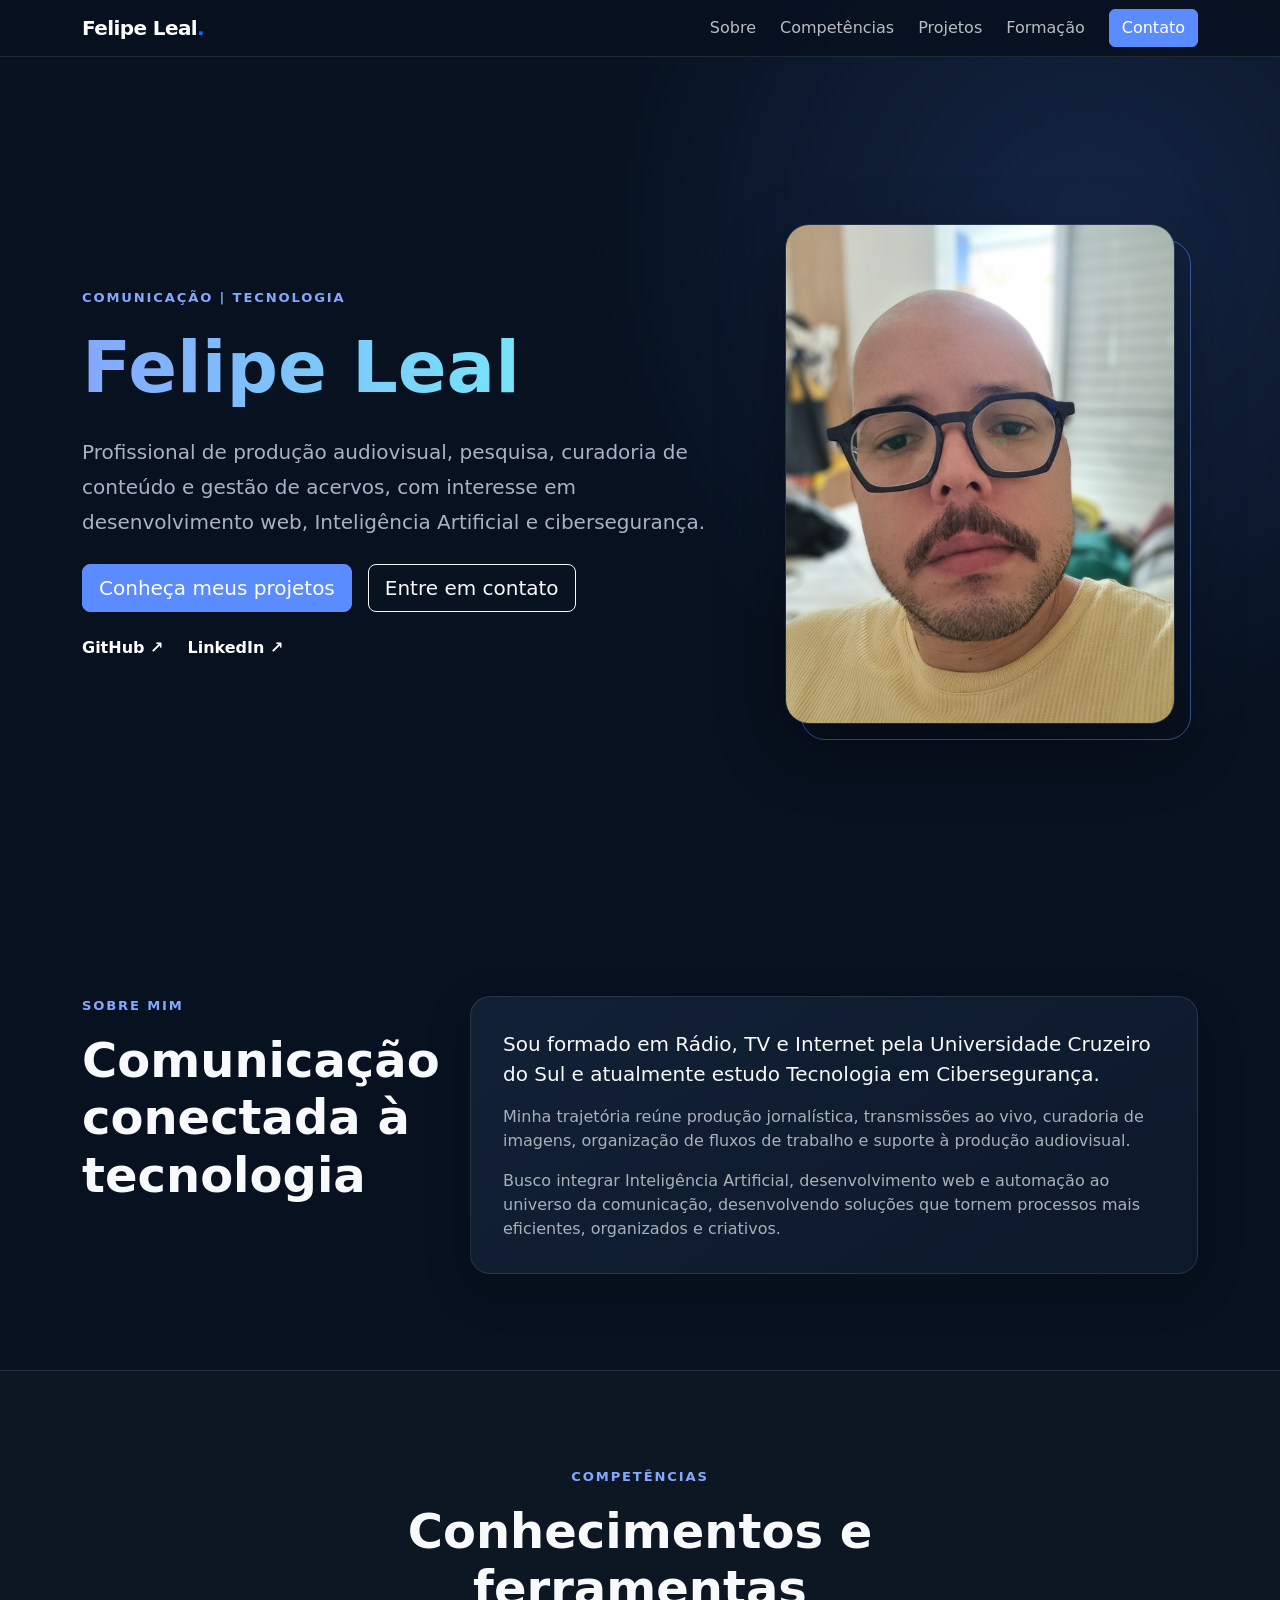
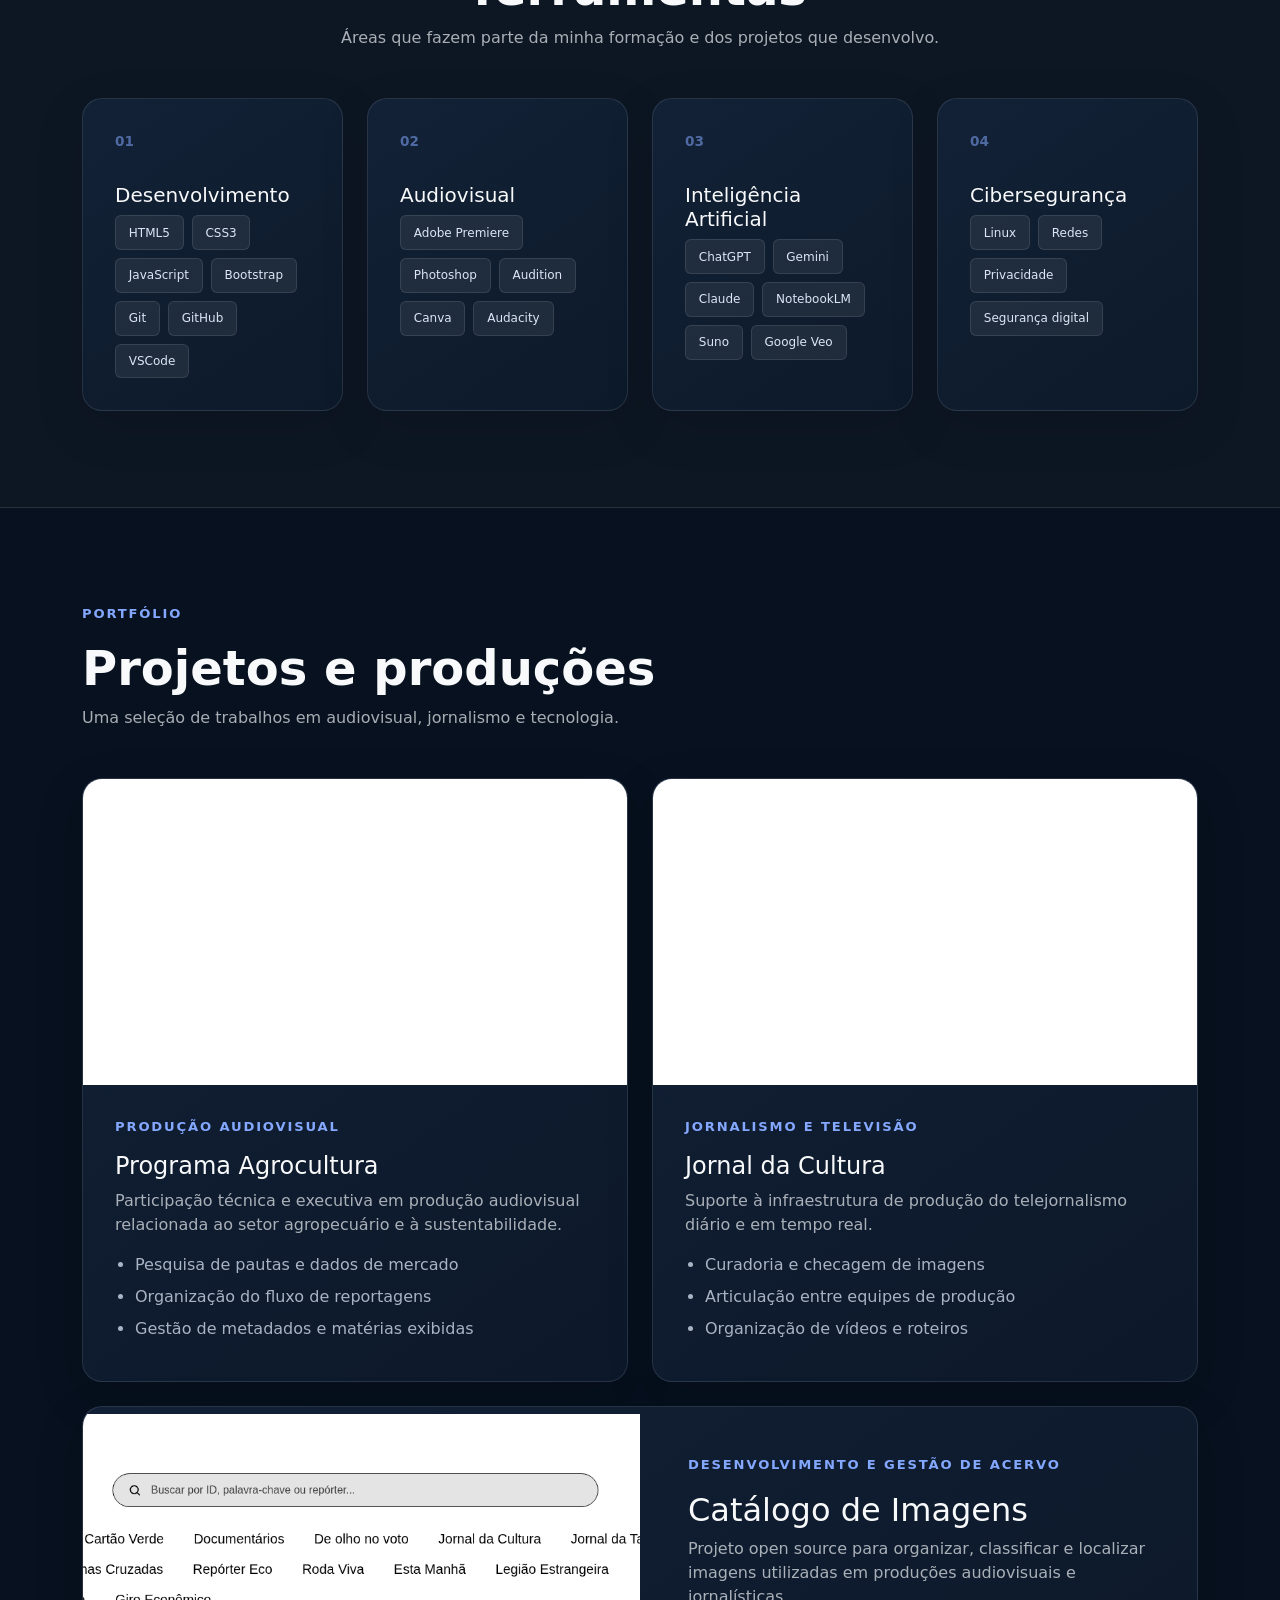
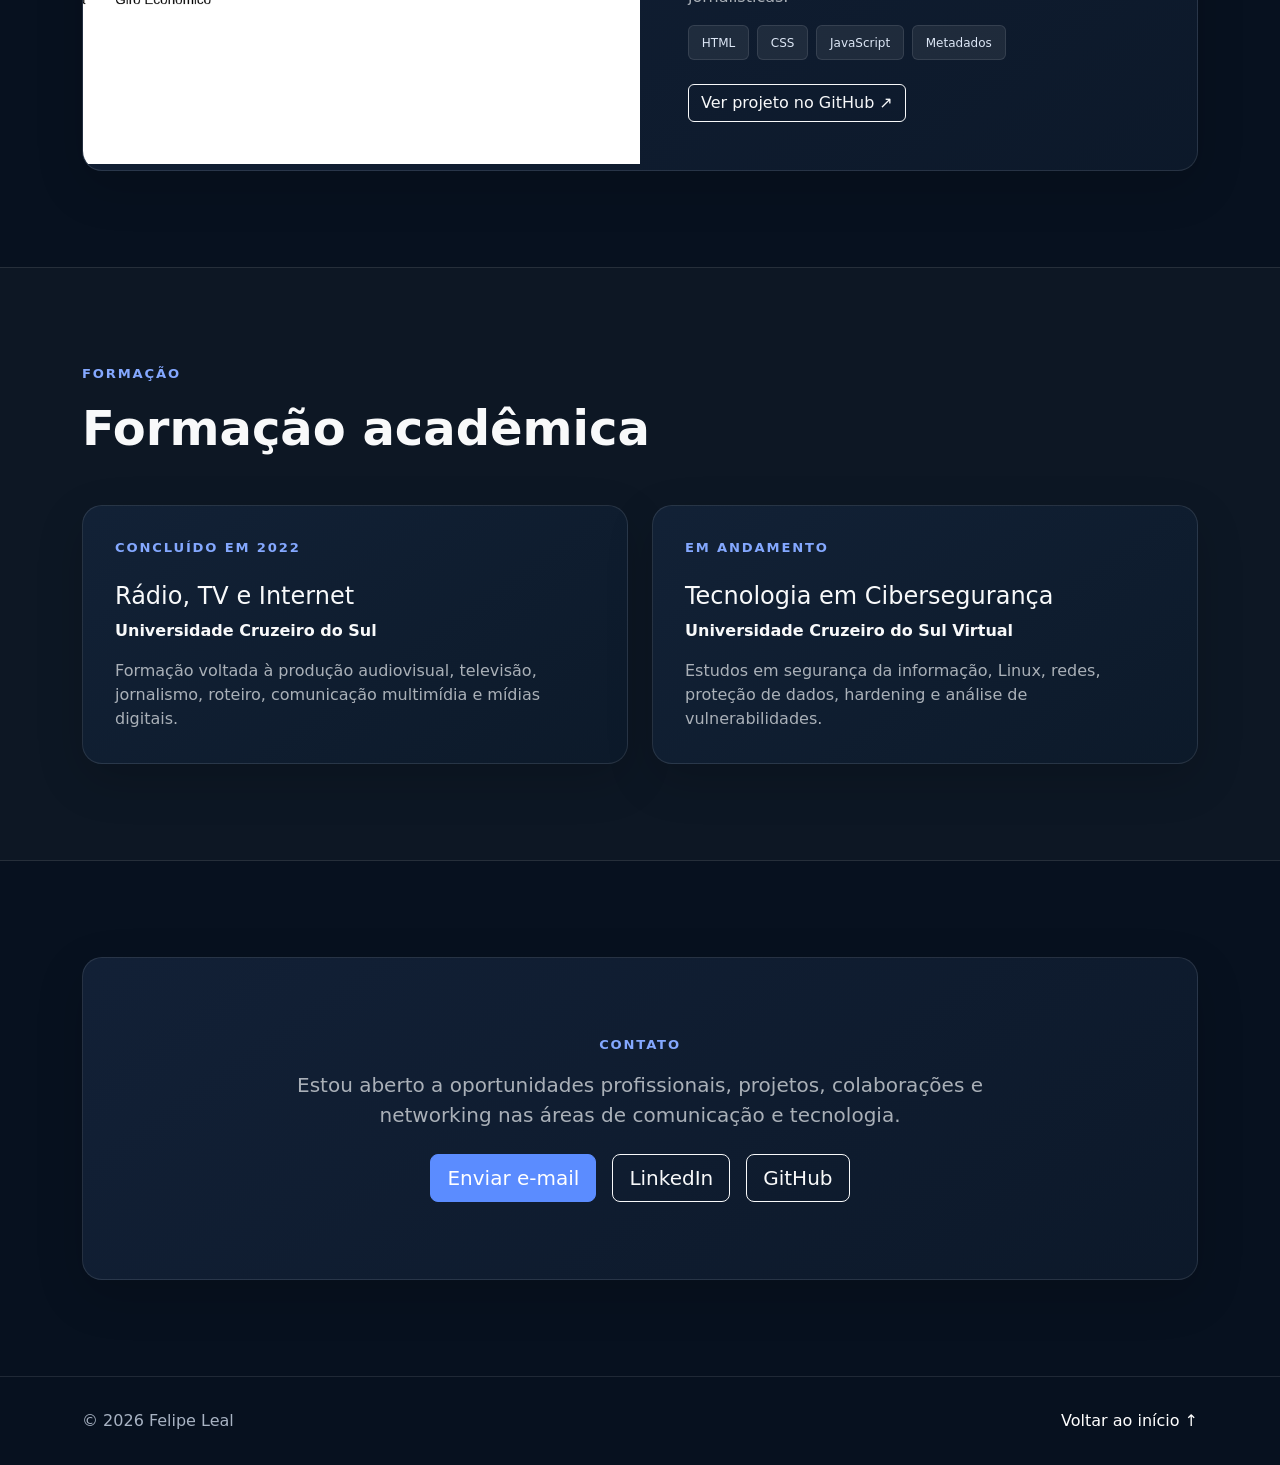
==== index.html @ cd6f63c6 "New CHanges" ====
<!doctype html>
<html lang="pt-BR" data-bs-theme="dark">
<head>
  <meta charset="utf-8">
  <meta
    name="viewport"
    content="width=device-width, initial-scale=1"
  >

  <meta
    name="description"
    content="Portfólio de Felipe Leal: produção audiovisual, jornalismo, tecnologia, desenvolvimento web e cibersegurança."
  >

  <meta name="author" content="Felipe Leal">
  <meta name="theme-color" content="#07111f">

  <meta property="og:type" content="website">
  <meta property="og:title" content="Felipe Leal | Portfólio">
  <meta
    property="og:description"
    content="Produção audiovisual, jornalismo, tecnologia e soluções digitais."
  >
  <meta property="og:url" content="https://felipeleal.site">

  <title>Felipe Leal | Portfólio</title>

  <link rel="icon" href="/images/favicon.png">

  <!-- Bootstrap local já existente no repositório -->
  <link rel="stylesheet" href="/css/bootstrap.min.css">

  <!-- CSS personalizado -->
  <link rel="stylesheet" href="/css/custom.css">
</head>

<body>
  <a class="skip-link" href="#conteudo">
    Ir para o conteúdo
  </a>

  <!-- Navegação -->
  <nav
    class="navbar navbar-expand-lg navbar-dark fixed-top portfolio-navbar"
    aria-label="Navegação principal"
  >
    <div class="container">
      <a class="navbar-brand fw-bold" href="#inicio">
        Felipe Leal<span class="text-primary">.</span>
      </a>

      <button
        class="navbar-toggler"
        type="button"
        data-bs-toggle="collapse"
        data-bs-target="#menuPrincipal"
        aria-controls="menuPrincipal"
        aria-expanded="false"
        aria-label="Abrir menu"
      >
        <span class="navbar-toggler-icon"></span>
      </button>

      <div
        class="collapse navbar-collapse"
        id="menuPrincipal"
      >
        <ul class="navbar-nav ms-auto align-items-lg-center gap-lg-2">
          <li class="nav-item">
            <a class="nav-link" href="#sobre">Sobre</a>
          </li>

          <li class="nav-item">
            <a class="nav-link" href="#competencias">
              Competências
            </a>
          </li>

          <li class="nav-item">
            <a class="nav-link" href="#projetos">Projetos</a>
          </li>

          <li class="nav-item">
            <a class="nav-link" href="#formacao">Formação</a>
          </li>

          <li class="nav-item">
            <a
              class="btn btn-primary ms-lg-2"
              href="#contato"
            >
              Contato
            </a>
          </li>
        </ul>
      </div>
    </div>
  </nav>

  <main id="conteudo">
    <!-- Apresentação -->
    <section
      id="inicio"
      class="hero-section d-flex align-items-center"
    >
      <div class="container">
        <div class="row align-items-center g-5">
          <div class="col-lg-7">
            <p class="hero-eyebrow mb-3">
              Comunicação | Tecnologia
            </p>

            <h1 class="display-2 fw-bold mb-4">
              <span class="text-gradient">Felipe Leal</span>
            </h1>

            <p class="lead hero-description mb-4">
              Profissional de produção audiovisual, pesquisa,
              curadoria de conteúdo e gestão de acervos, com
              interesse em desenvolvimento web, Inteligência
              Artificial e cibersegurança.
            </p>

            <div class="d-flex flex-wrap gap-3">
              <a
                class="btn btn-primary btn-lg"
                href="#projetos"
              >
                Conheça meus projetos
              </a>

              <a
                class="btn btn-outline-light btn-lg"
                href="#contato"
              >
                Entre em contato
              </a>
            </div>

            <div class="hero-links d-flex flex-wrap gap-4 mt-4">
              <a
                href="https://github.com/fffelpe"
                target="_blank"
                rel="noopener noreferrer"
              >
                GitHub ↗
              </a>

              <a
                href="https://linkedin.com/in/fffelpe"
                target="_blank"
                rel="noopener noreferrer"
              >
                LinkedIn ↗
              </a>
            </div>
          </div>

          <div class="col-lg-5 text-center">
            <div class="profile-frame mx-auto">
              <img
                src="/images/perfil.jpg"
                class="profile-image"
                alt="Retrato profissional de Felipe Leal"
                width="420"
                height="500"
              >
            </div>
          </div>
        </div>
      </div>
    </section>

    <!-- Sobre -->
    <section id="sobre" class="section-padding">
      <div class="container">
        <div class="row g-5">
          <div class="col-lg-4">
            <p class="section-label">Sobre mim</p>

            <h2 class="display-5 fw-bold">
              Comunicação conectada à tecnologia
            </h2>
          </div>

          <div class="col-lg-8">
            <div class="content-card h-100">
              <p class="fs-5">
                Sou formado em Rádio, TV e Internet pela
                Universidade Cruzeiro do Sul e atualmente estudo
                Tecnologia em Cibersegurança.
              </p>

              <p class="text-body-secondary">
                Minha trajetória reúne produção jornalística,
                transmissões ao vivo, curadoria de imagens,
                organização de fluxos de trabalho e suporte à
                produção audiovisual.
              </p>

              <p class="text-body-secondary mb-0">
                Busco integrar Inteligência Artificial,
                desenvolvimento web e automação ao universo da
                comunicação, desenvolvendo soluções que tornem
                processos mais eficientes, organizados e criativos.
              </p>
            </div>
          </div>
        </div>
      </div>
    </section>

    <!-- Competências -->
    <section
      id="competencias"
      class="section-padding section-alternate"
    >
      <div class="container">
        <div class="section-heading text-center mx-auto">
          <p class="section-label">Competências</p>

          <h2 class="display-5 fw-bold">
            Conhecimentos e ferramentas
          </h2>

          <p class="text-body-secondary">
            Áreas que fazem parte da minha formação e dos projetos
            que desenvolvo.
          </p>
        </div>

        <div class="row g-4 mt-4">
          <div class="col-md-6 col-xl-3">
            <article class="skill-card h-100">
              <div class="skill-number">01</div>
              <h3 class="h5">Desenvolvimento</h3>

              <div class="d-flex flex-wrap gap-2">
                <span class="badge skill-badge">HTML5</span>
                <span class="badge skill-badge">CSS3</span>
                <span class="badge skill-badge">JavaScript</span>
                <span class="badge skill-badge">Bootstrap</span>
                <span class="badge skill-badge">Git</span>
                <span class="badge skill-badge">GitHub</span>
                <span class="badge skill-badge">VSCode</span>
              </div>
            </article>
          </div>

          <div class="col-md-6 col-xl-3">
            <article class="skill-card h-100">
              <div class="skill-number">02</div>
              <h3 class="h5">Audiovisual</h3>

              <div class="d-flex flex-wrap gap-2">
                <span class="badge skill-badge">
                  Adobe Premiere
                </span>
                <span class="badge skill-badge">Photoshop</span>
                <span class="badge skill-badge">Audition</span>
                <span class="badge skill-badge">Canva</span>
                <span class="badge skill-badge">Audacity</span>
              </div>
            </article>
          </div>

          <div class="col-md-6 col-xl-3">
            <article class="skill-card h-100">
              <div class="skill-number">03</div>
              <h3 class="h5">Inteligência Artificial</h3>

              <div class="d-flex flex-wrap gap-2">
                <span class="badge skill-badge">ChatGPT</span>
                <span class="badge skill-badge">Gemini</span>
                <span class="badge skill-badge">Claude</span>
                <span class="badge skill-badge">NotebookLM</span>
                <span class="badge skill-badge">Suno</span>
                <span class="badge skill-badge">Google Veo</span>
              </div>
            </article>
          </div>

          <div class="col-md-6 col-xl-3">
            <article class="skill-card h-100">
              <div class="skill-number">04</div>
              <h3 class="h5">Cibersegurança</h3>

              <div class="d-flex flex-wrap gap-2">
                <span class="badge skill-badge">Linux</span>
                <span class="badge skill-badge">Redes</span>
                <span class="badge skill-badge">Privacidade</span>
                <span class="badge skill-badge">
                  Segurança digital
                </span>
              </div>
            </article>
          </div>
        </div>
      </div>
    </section>

    <!-- Projetos -->
    <section id="projetos" class="section-padding">
      <div class="container">
        <div class="section-heading">
          <p class="section-label">Portfólio</p>

          <h2 class="display-5 fw-bold">
            Projetos e produções
          </h2>

          <p class="text-body-secondary">
            Uma seleção de trabalhos em audiovisual, jornalismo e tecnologia. </p>
        </div>

        <div class="row g-4 mt-4">
          <div class="col-lg-6">
            <article class="project-card h-100">
              <div class="ratio ratio-16x9">
                <iframe
                  src="https://www.youtube.com/embed/nN3n-XziQxE"
                  title="Programa Agrocultura"
                  loading="lazy"
                  allowfullscreen
                ></iframe>
              </div>

              <div class="project-content">
                <p class="project-category">
                  Produção audiovisual
                </p>

                <h3 class="h4">Programa Agrocultura</h3>

                <p class="text-body-secondary">
                  Participação técnica e executiva em produção
                  audiovisual relacionada ao setor agropecuário
                  e à sustentabilidade.
                </p>

                <ul class="project-list">
                  <li>Pesquisa de pautas e dados de mercado</li>
                  <li>Organização do fluxo de reportagens</li>
                  <li>Gestão de metadados e matérias exibidas</li>
                </ul>
              </div>
            </article>
          </div>

          <div class="col-lg-6">
            <article class="project-card h-100">
              <div class="ratio ratio-16x9">
                <iframe
                  src="https://www.youtube.com/embed/GIC-NO2E_mo"
                  title="Jornal da Cultura"
                  loading="lazy"
                  allowfullscreen
                ></iframe>
              </div>

              <div class="project-content">
                <p class="project-category">
                  Jornalismo e televisão
                </p>

                <h3 class="h4">Jornal da Cultura</h3>

                <p class="text-body-secondary">
                  Suporte à infraestrutura de produção do
                  telejornalismo diário e em tempo real.
                </p>

                <ul class="project-list">
                  <li>Curadoria e checagem de imagens</li>
                  <li>Articulação entre equipes de produção</li>
                  <li>Organização de vídeos e roteiros</li>
                </ul>
              </div>
            </article>
          </div>

          <div class="col-12">
            <article class="project-card project-featured">
              <div class="row g-0 align-items-center">
                <div class="col-lg-6">
                  <img
                    src="/images/Catalogo1.jpeg"
                    class="project-featured-image"
                    alt="Tela do projeto Catálogo de Imagens"
                    loading="lazy"
                  >
                </div>

                <div class="col-lg-6">
                  <div class="project-content p-lg-5">
                    <p class="project-category">
                      Desenvolvimento e gestão de acervo
                    </p>

                    <h3 class="h2">Catálogo de Imagens</h3>

                    <p class="text-body-secondary">
                      Projeto open source para organizar,
                      classificar e localizar imagens utilizadas
                      em produções audiovisuais e jornalísticas.
                    </p>

                    <div class="d-flex flex-wrap gap-2 mb-4">
                      <span class="badge skill-badge">HTML</span>
                      <span class="badge skill-badge">CSS</span>
                      <span class="badge skill-badge">
                        JavaScript
                      </span>
                      <span class="badge skill-badge">
                        Metadados
                      </span>
                    </div>

                    <a
                      class="btn btn-outline-light"
                      href="https://github.com/fffelpe/catalogo"
                      target="_blank"
                      rel="noopener noreferrer"
                    >
                      Ver projeto no GitHub ↗
                    </a>
                  </div>
                </div>
              </div>
            </article>
          </div>
        </div>
      </div>
    </section>

    <!-- Formação -->
    <section
      id="formacao"
      class="section-padding section-alternate"
    >
      <div class="container">
        <div class="section-heading">
          <p class="section-label">Formação</p>

          <h2 class="display-5 fw-bold">
            Formação acadêmica
          </h2>
        </div>

        <div class="row g-4 mt-4">
          <div class="col-lg-6">
            <article class="education-card h-100">
              <p class="education-status">Concluído em 2022</p>

              <h3 class="h4">
                Rádio, TV e Internet
              </h3>

              <p class="fw-semibold">
                Universidade Cruzeiro do Sul
              </p>

              <p class="text-body-secondary mb-0">
                Formação voltada à produção audiovisual,
                televisão, jornalismo, roteiro, comunicação
                multimídia e mídias digitais.
              </p>
            </article>
          </div>

          <div class="col-lg-6">
            <article class="education-card h-100">
              <p class="education-status">Em andamento</p>

              <h3 class="h4">
                Tecnologia em Cibersegurança
              </h3>

              <p class="fw-semibold">
                Universidade Cruzeiro do Sul Virtual
              </p>

              <p class="text-body-secondary mb-0">
                Estudos em segurança da informação, Linux, redes,
                proteção de dados, hardening e análise de
                vulnerabilidades.
              </p>
            </article>
          </div>
        </div>
      </div>
    </section>

    <!-- Contato -->
    <section id="contato" class="section-padding">
      <div class="container">
        <div class="contact-card text-center">
          <p class="section-label">Contato</p>

          <h2 class="display-5 fw-bold">
          
          </h2>

          <p class="lead text-body-secondary mx-auto">
            Estou aberto a oportunidades profissionais, projetos,
            colaborações e networking nas áreas de comunicação e
            tecnologia.
          </p>

          <div
            class="d-flex flex-wrap justify-content-center gap-3 mt-4"
          >
            <a
              class="btn btn-primary btn-lg"
              href="mailto:fleal96@outlook.com"
            >
              Enviar e-mail
            </a>

            <a
              class="btn btn-outline-light btn-lg"
              href="https://linkedin.com/in/fffelpe"
              target="_blank"
              rel="noopener noreferrer"
            >
              LinkedIn
            </a>

            <a
              class="btn btn-outline-light btn-lg"
              href="https://github.com/fffelpe"
              target="_blank"
              rel="noopener noreferrer"
            >
              GitHub
            </a>
          </div>
        </div>
      </div>
    </section>
  </main>

  <footer class="portfolio-footer">
    <div
      class="container d-flex flex-column flex-md-row
             justify-content-between align-items-center gap-3"
    >
      <p class="mb-0">
        © <span id="ano-atual">2026</span> Felipe Leal
      </p>

      <a href="#inicio">
        Voltar ao início ↑
      </a>
    </div>
  </footer>

  <script src="/js/bootstrap.bundle.min.js"></script>
  <script src="/js/main.js"></script>
</body>
</html>
---- css/custom.css ----
:root {
  --portfolio-bg: #07111f;
  --portfolio-surface: #0d1a2b;
  --portfolio-surface-light: #132238;
  --portfolio-border: rgba(255, 255, 255, 0.1);
  --portfolio-text-muted: #a8b3c3;
  --portfolio-primary: #5b8cff;
  --portfolio-primary-light: #84a8ff;
}

html {
  scroll-behavior: smooth;
  scroll-padding-top: 80px;
}

body {
  background:
    radial-gradient(
      circle at 85% 5%,
      rgba(91, 140, 255, 0.16),
      transparent 32rem
    ),
    var(--portfolio-bg);
  color: #f8f9fa;
  min-height: 100vh;
}

a {
  color: var(--portfolio-primary-light);
}

a:hover {
  color: #ffffff;
}

.skip-link {
  position: fixed;
  top: -100px;
  left: 1rem;
  z-index: 2000;
  padding: 0.75rem 1rem;
  background: #ffffff;
  color: #000000;
  border-radius: 0.5rem;
}

.skip-link:focus {
  top: 1rem;
}

.portfolio-navbar {
  background: rgba(7, 17, 31, 0.88);
  border-bottom: 1px solid var(--portfolio-border);
  backdrop-filter: blur(16px);
}

.navbar-brand {
  letter-spacing: -0.03em;
}

.navbar .nav-link {
  color: rgba(255, 255, 255, 0.72);
}

.navbar .nav-link:hover,
.navbar .nav-link:focus {
  color: #ffffff;
}

.btn-primary {
  --bs-btn-bg: var(--portfolio-primary);
  --bs-btn-border-color: var(--portfolio-primary);
  --bs-btn-hover-bg: #4778e6;
  --bs-btn-hover-border-color: #4778e6;
  --bs-btn-active-bg: #3969d3;
  --bs-btn-active-border-color: #3969d3;
}

.hero-section {
  min-height: 100vh;
  padding: 8rem 0 5rem;
}

.hero-eyebrow,
.section-label,
.project-category,
.education-status {
  color: var(--portfolio-primary-light);
  font-size: 0.82rem;
  font-weight: 700;
  letter-spacing: 0.14em;
  text-transform: uppercase;
}

.hero-description {
  color: var(--portfolio-text-muted);
  max-width: 46rem;
  line-height: 1.75;
}

.text-gradient {
  background: linear-gradient(
    90deg,
    var(--portfolio-primary-light),
    #76e4f7
  );
  background-clip: text;
  color: transparent;
}

.hero-links a {
  color: #ffffff;
  font-weight: 600;
  text-decoration: none;
}

.hero-links a:hover {
  color: var(--portfolio-primary-light);
}

.profile-frame {
  position: relative;
  width: min(100%, 390px);
}

.profile-frame::before {
  position: absolute;
  inset: 1rem -1rem -1rem 1rem;
  z-index: -1;
  content: "";
  border: 1px solid rgba(91, 140, 255, 0.55);
  border-radius: 1.5rem;
}

.profile-image {
  display: block;
  width: 100%;
  height: auto;
  max-height: 500px;
  object-fit: cover;
  object-position: center;
  border: 1px solid var(--portfolio-border);
  border-radius: 1.5rem;
  box-shadow: 0 1.5rem 4rem rgba(0, 0, 0, 0.35);
}

.section-padding {
  padding: 6rem 0;
}

.section-alternate {
  background: rgba(255, 255, 255, 0.025);
  border-top: 1px solid var(--portfolio-border);
  border-bottom: 1px solid var(--portfolio-border);
}

.section-heading {
  max-width: 46rem;
}

.content-card,
.skill-card,
.project-card,
.education-card,
.contact-card {
  background: linear-gradient(
    145deg,
    rgba(19, 34, 56, 0.95),
    rgba(13, 26, 43, 0.95)
  );
  border: 1px solid var(--portfolio-border);
  border-radius: 1.25rem;
  box-shadow: 0 1rem 3rem rgba(0, 0, 0, 0.16);
}

.content-card,
.skill-card,
.education-card {
  padding: 2rem;
}

.skill-card,
.project-card,
.education-card {
  transition:
    transform 180ms ease,
    border-color 180ms ease;
}

.skill-card:hover,
.project-card:hover,
.education-card:hover {
  border-color: rgba(91, 140, 255, 0.45);
  transform: translateY(-5px);
}

.skill-number {
  margin-bottom: 2rem;
  color: rgba(132, 168, 255, 0.55);
  font-size: 0.85rem;
  font-weight: 700;
}

.skill-badge {
  padding: 0.65rem 0.8rem;
  color: #dce6f5;
  background: rgba(255, 255, 255, 0.07);
  border: 1px solid var(--portfolio-border);
  font-weight: 500;
}

.project-card {
  overflow: hidden;
}

.project-card iframe {
  border: 0;
}

.project-content {
  padding: 2rem;
}

.project-list {
  margin-bottom: 0;
  padding-left: 1.25rem;
  color: var(--portfolio-text-muted);
}

.project-list li {
  margin-bottom: 0.5rem;
}

.project-featured-image {
  display: block;
  width: 100%;
  min-height: 350px;
  height: 100%;
  object-fit: cover;
}

.education-status {
  margin-bottom: 1.5rem;
}

.contact-card {
  padding: clamp(2rem, 6vw, 5rem);
}

.contact-card .lead {
  max-width: 46rem;
}

.portfolio-footer {
  padding: 2rem 0;
  color: var(--portfolio-text-muted);
  border-top: 1px solid var(--portfolio-border);
}

.portfolio-footer a {
  color: #ffffff;
  text-decoration: none;
}

.portfolio-footer a:hover {
  color: var(--portfolio-primary-light);
}

@media (max-width: 991.98px) {
  .portfolio-navbar .navbar-collapse {
    padding: 1rem 0;
  }

  .hero-section {
    padding-top: 7rem;
    text-align: center;
  }

  .hero-description {
    margin-right: auto;
    margin-left: auto;
  }

  .hero-section .d-flex {
    justify-content: center;
  }

  .profile-frame {
    margin-top: 2rem;
  }

  .profile-frame::before {
    display: none;
  }
}

@media (max-width: 575.98px) {
  .display-2 {
    font-size: 2.8rem;
  }

  .display-5 {
    font-size: 2.2rem;
  }

  .section-padding {
    padding: 4rem 0;
  }

  .content-card,
  .skill-card,
  .education-card,
  .project-content {
    padding: 1.5rem;
  }

  .hero-section .btn,
  .contact-card .btn {
    width: 100%;
  }
}

@media (prefers-reduced-motion: reduce) {
  html {
    scroll-behavior: auto;
  }

  *,
  *::before,
  *::after {
    transition-duration: 0.01ms !important;
  }
}
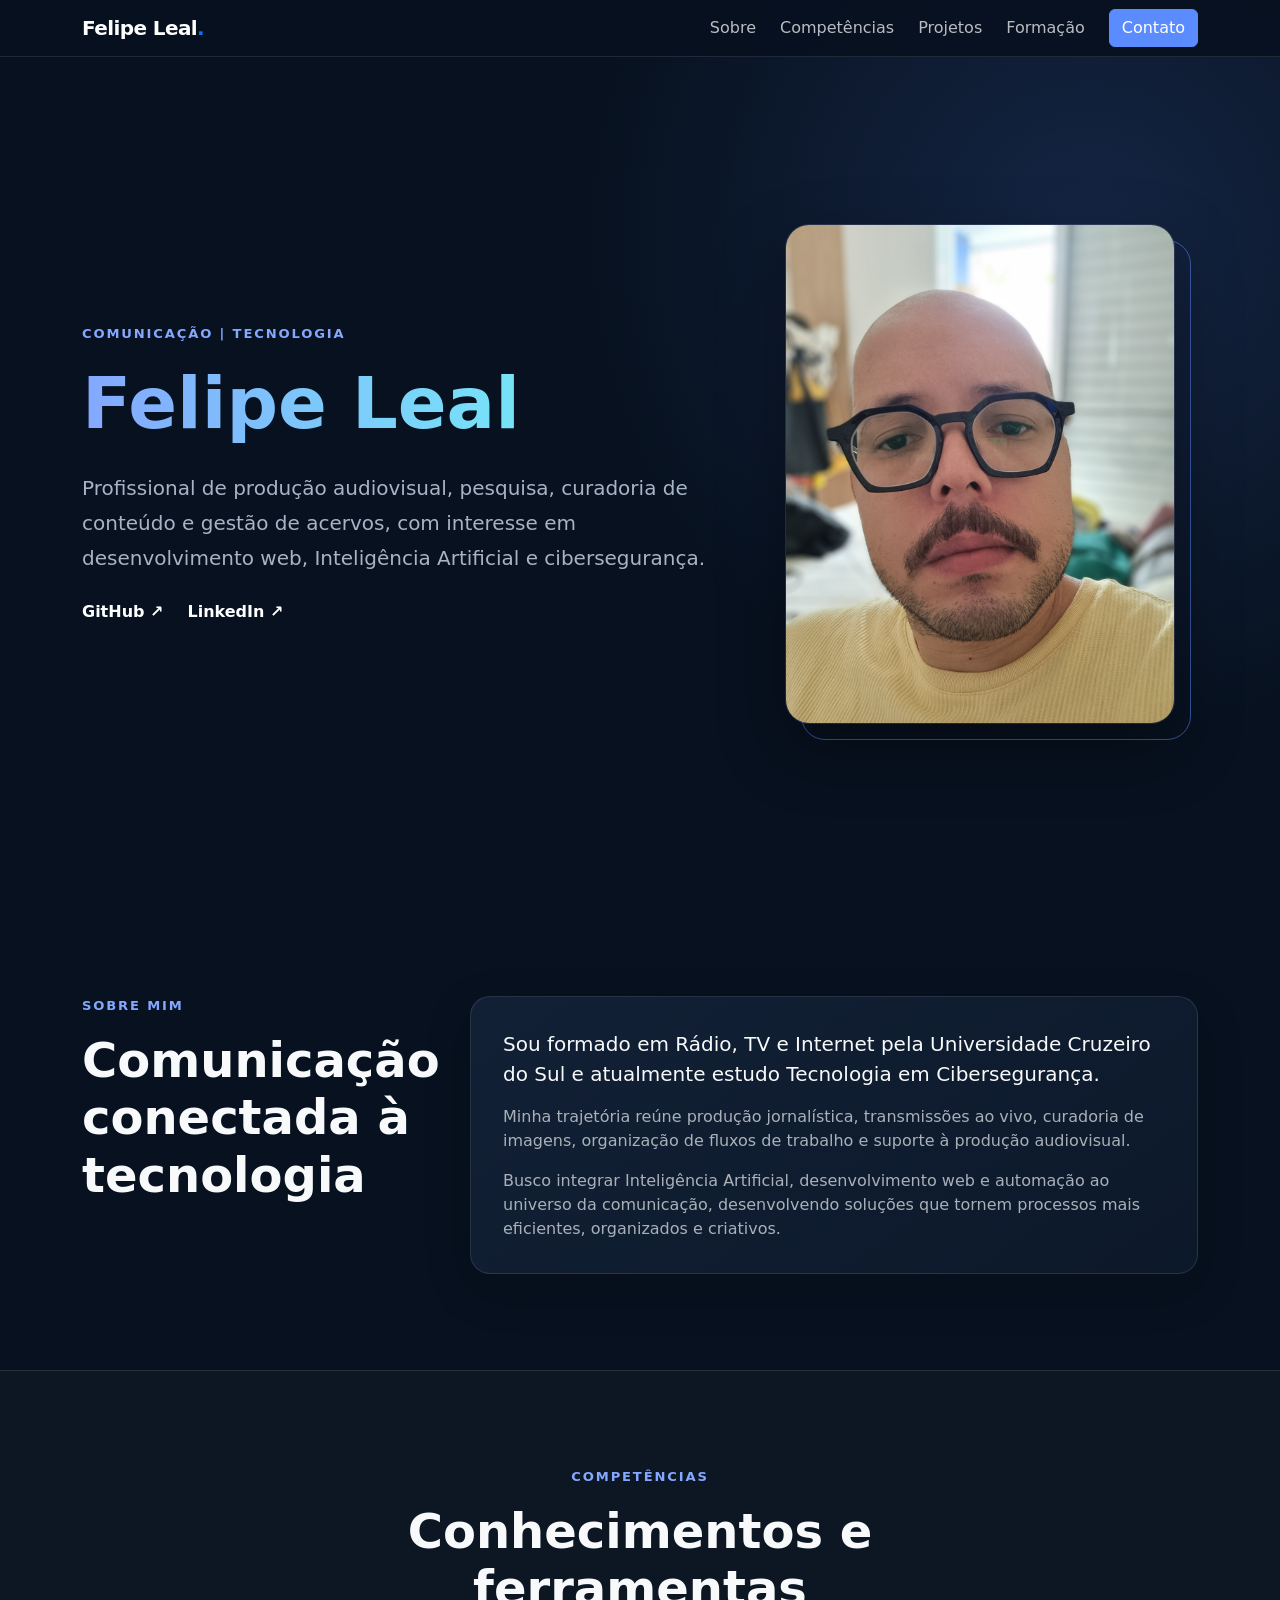
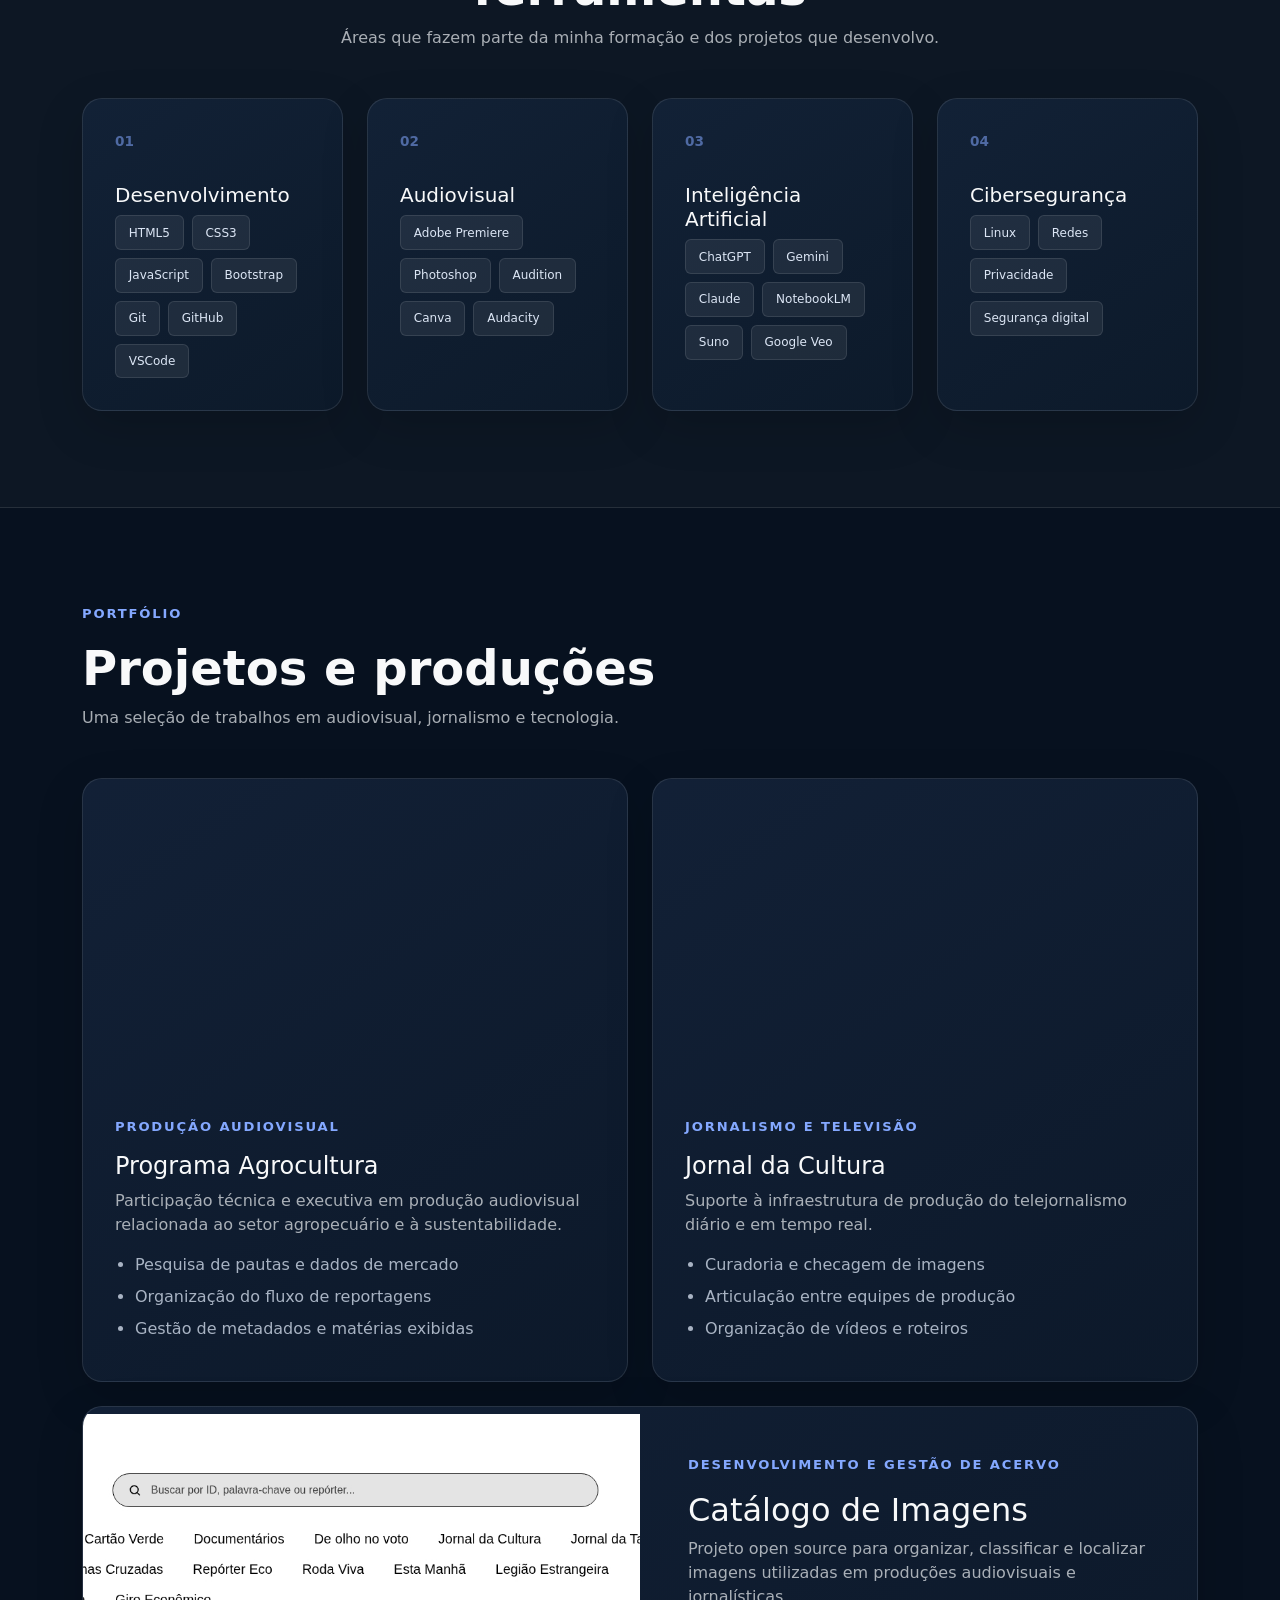
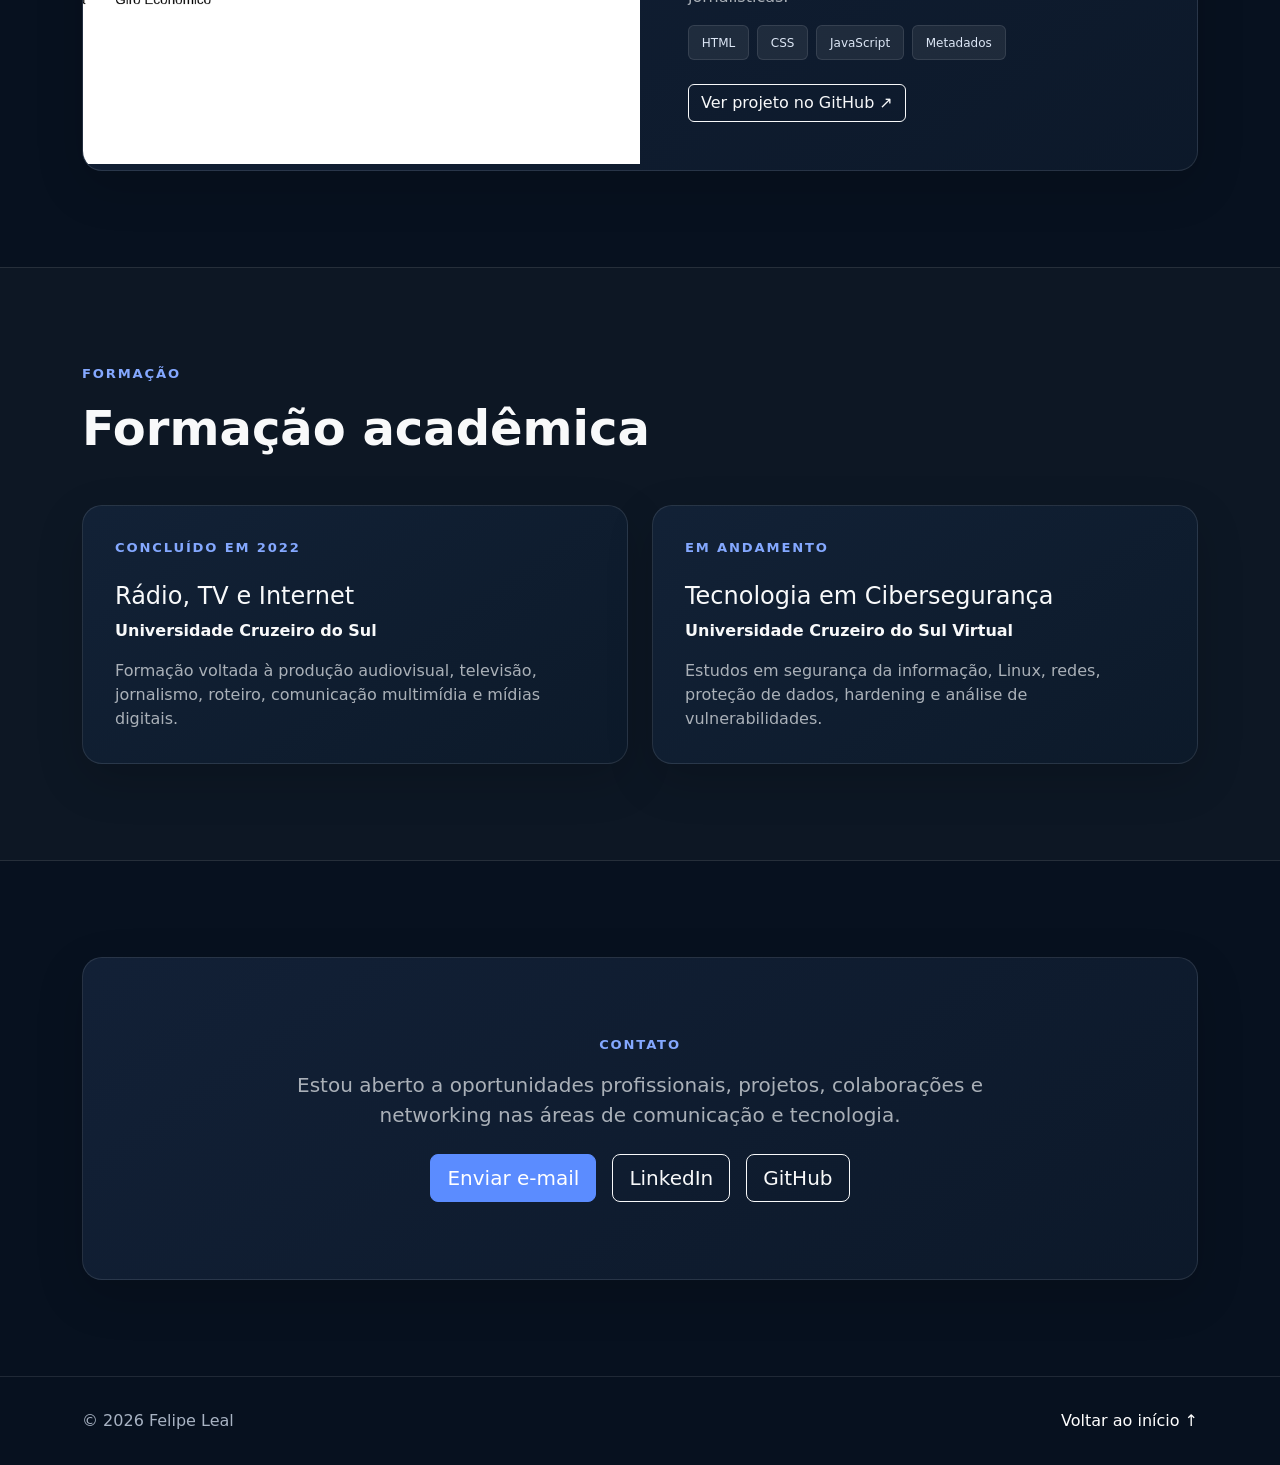
==== commit b339b333: "new changes" ====
--- a/index.html
+++ b/index.html
@@ -120,23 +120,7 @@
               interesse em desenvolvimento web, Inteligência
               Artificial e cibersegurança.
             </p>
-
-            <div class="d-flex flex-wrap gap-3">
-              <a
-                class="btn btn-primary btn-lg"
-                href="#projetos"
-              >
-                Conheça meus projetos
-              </a>
-
-              <a
-                class="btn btn-outline-light btn-lg"
-                href="#contato"
-              >
-                Entre em contato
-              </a>
-            </div>
-
+            
             <div class="hero-links d-flex flex-wrap gap-4 mt-4">
               <a
                 href="https://github.com/fffelpe"
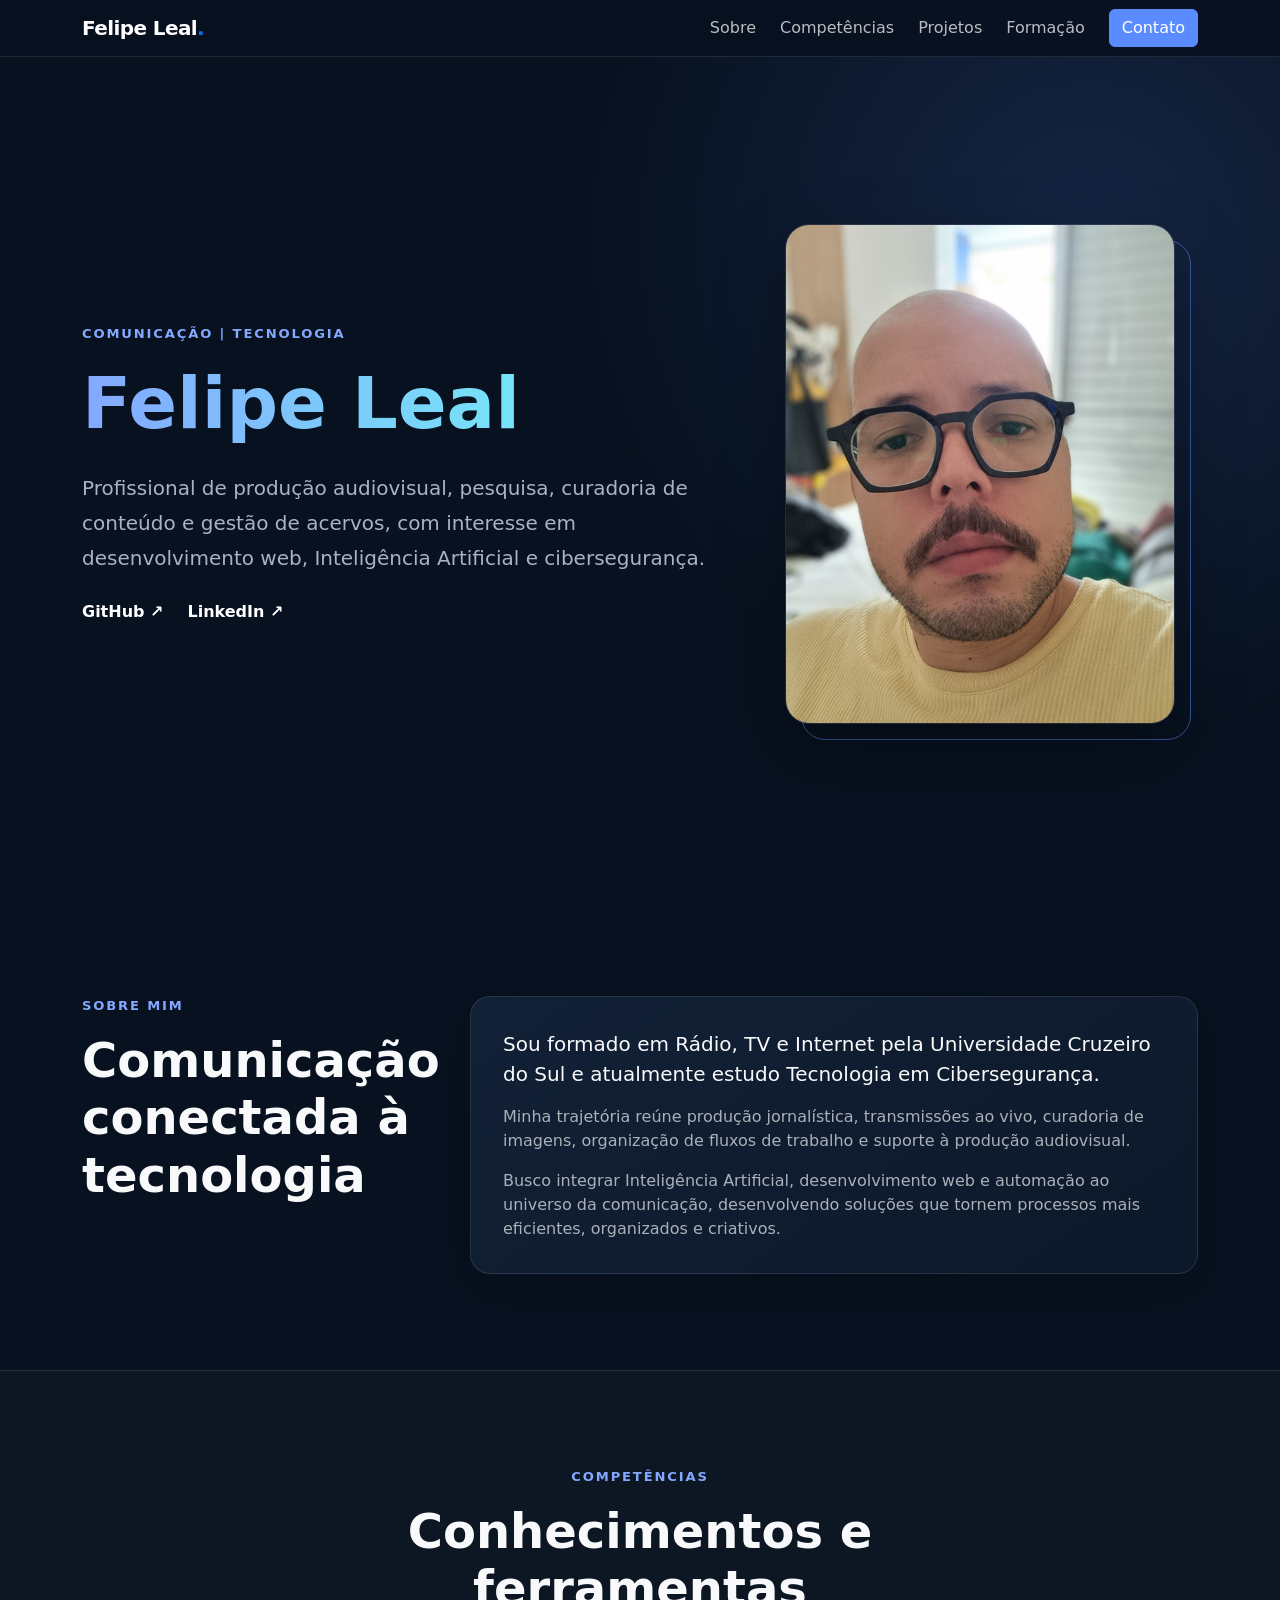
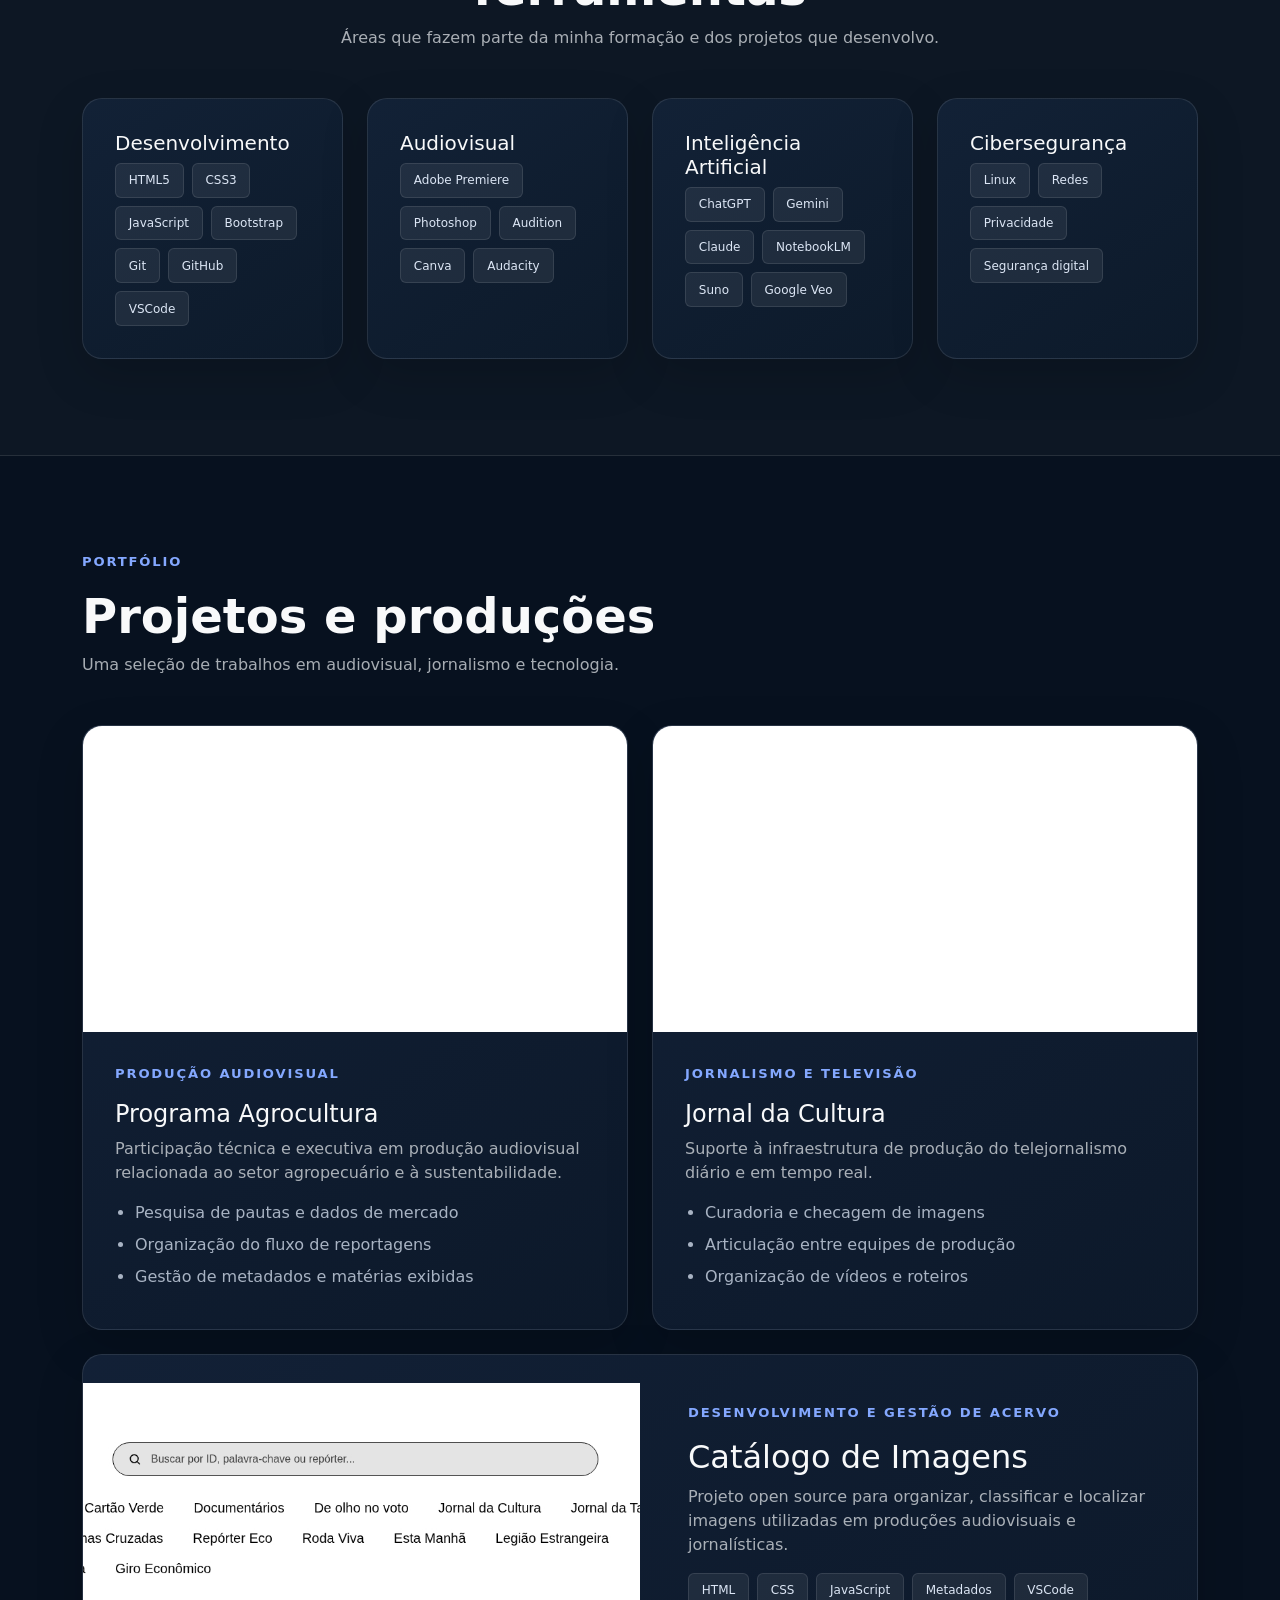
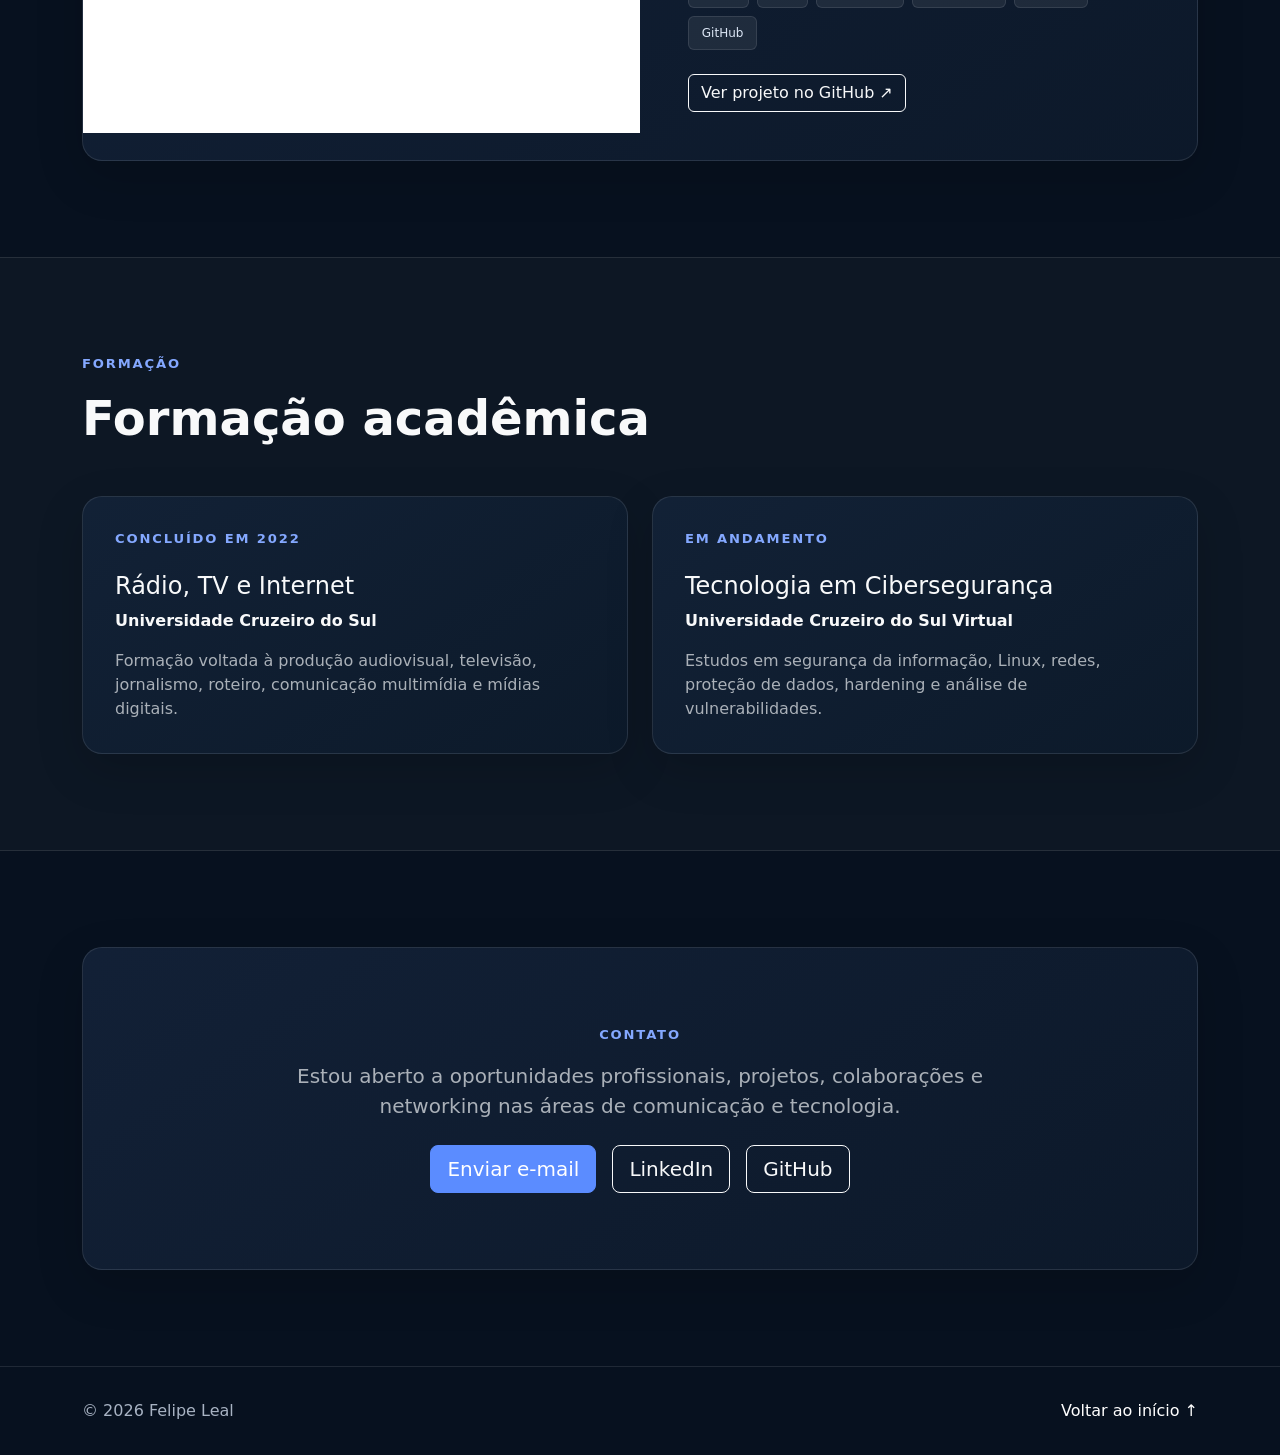
==== commit 63289c79: "new changes" ====
--- a/index.html
+++ b/index.html
@@ -120,7 +120,7 @@
               interesse em desenvolvimento web, Inteligência
               Artificial e cibersegurança.
             </p>
-            
+
             <div class="hero-links d-flex flex-wrap gap-4 mt-4">
               <a
                 href="https://github.com/fffelpe"
@@ -216,7 +216,6 @@
         <div class="row g-4 mt-4">
           <div class="col-md-6 col-xl-3">
             <article class="skill-card h-100">
-              <div class="skill-number">01</div>
               <h3 class="h5">Desenvolvimento</h3>
 
               <div class="d-flex flex-wrap gap-2">
@@ -233,7 +232,6 @@
 
           <div class="col-md-6 col-xl-3">
             <article class="skill-card h-100">
-              <div class="skill-number">02</div>
               <h3 class="h5">Audiovisual</h3>
 
               <div class="d-flex flex-wrap gap-2">
@@ -250,7 +248,6 @@
 
           <div class="col-md-6 col-xl-3">
             <article class="skill-card h-100">
-              <div class="skill-number">03</div>
               <h3 class="h5">Inteligência Artificial</h3>
 
               <div class="d-flex flex-wrap gap-2">
@@ -266,7 +263,6 @@
 
           <div class="col-md-6 col-xl-3">
             <article class="skill-card h-100">
-              <div class="skill-number">04</div>
               <h3 class="h5">Cibersegurança</h3>
 
               <div class="d-flex flex-wrap gap-2">
@@ -369,6 +365,8 @@
                 <div class="col-lg-6">
                   <img
                     src="/images/Catalogo1.jpeg"
+                    src="/images/Catalogo2.png"
+                    src="/images/Catalogo3.png"
                     class="project-featured-image"
                     alt="Tela do projeto Catálogo de Imagens"
                     loading="lazy"
@@ -392,12 +390,10 @@
                     <div class="d-flex flex-wrap gap-2 mb-4">
                       <span class="badge skill-badge">HTML</span>
                       <span class="badge skill-badge">CSS</span>
-                      <span class="badge skill-badge">
-                        JavaScript
-                      </span>
-                      <span class="badge skill-badge">
-                        Metadados
-                      </span>
+                      <span class="badge skill-badge">JavaScript</span>
+                      <span class="badge skill-badge">Metadados</span>
+                      <span class="badge skill-badge">VSCode </span>
+                      <span class="badge skill-badge">GitHub</span>
                     </div>
 
                     <a
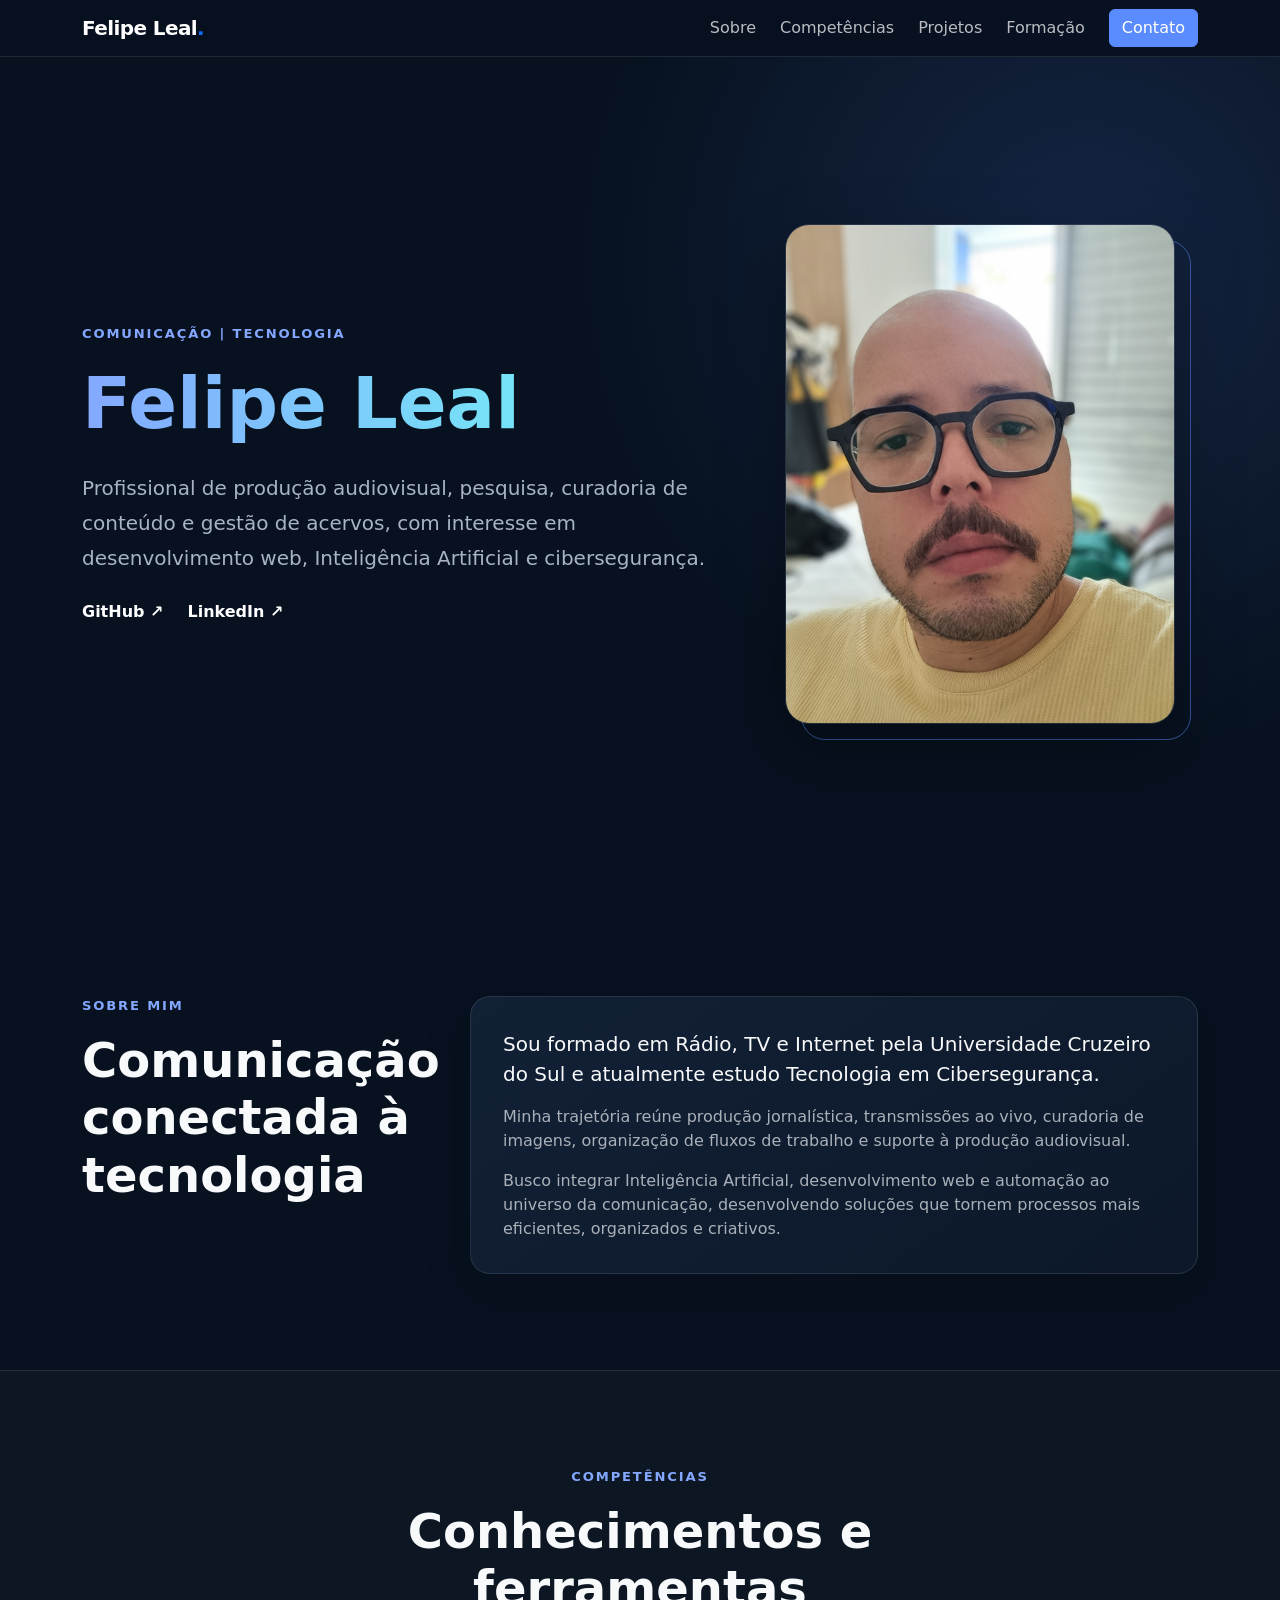
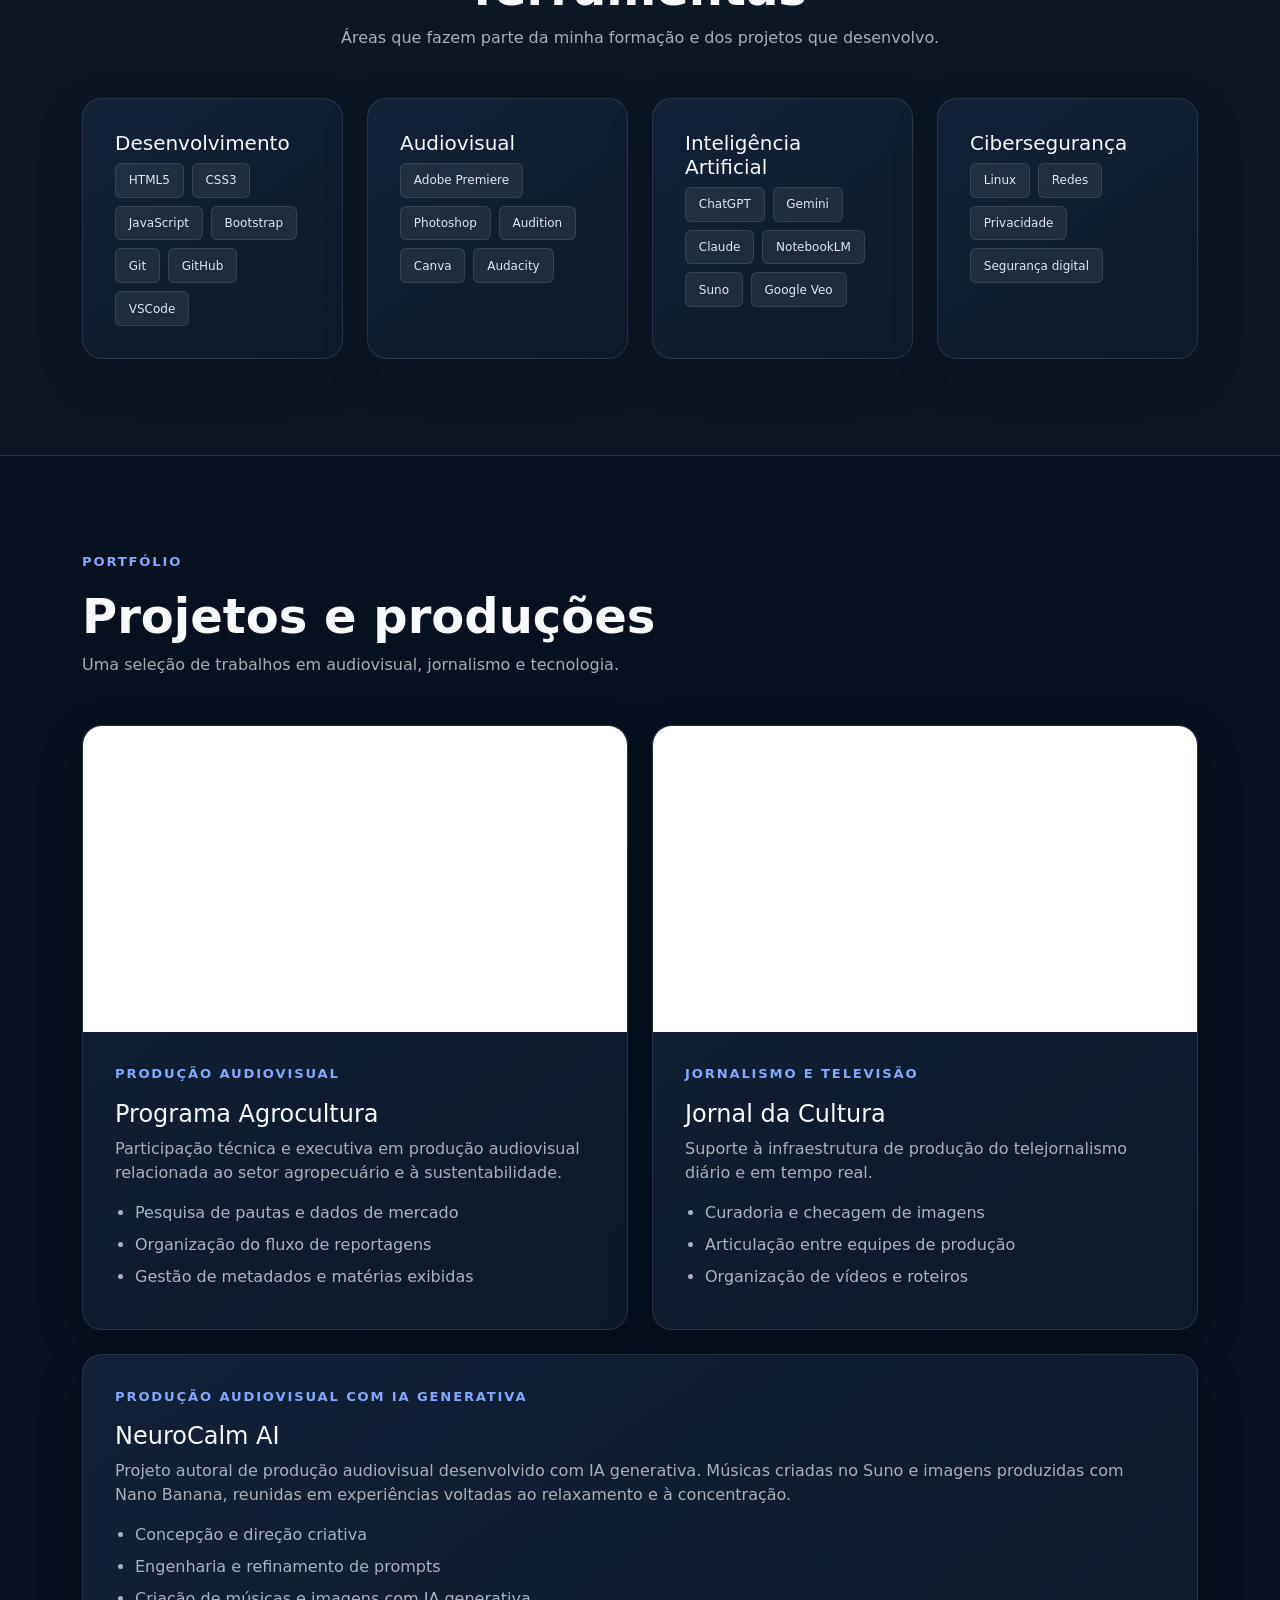
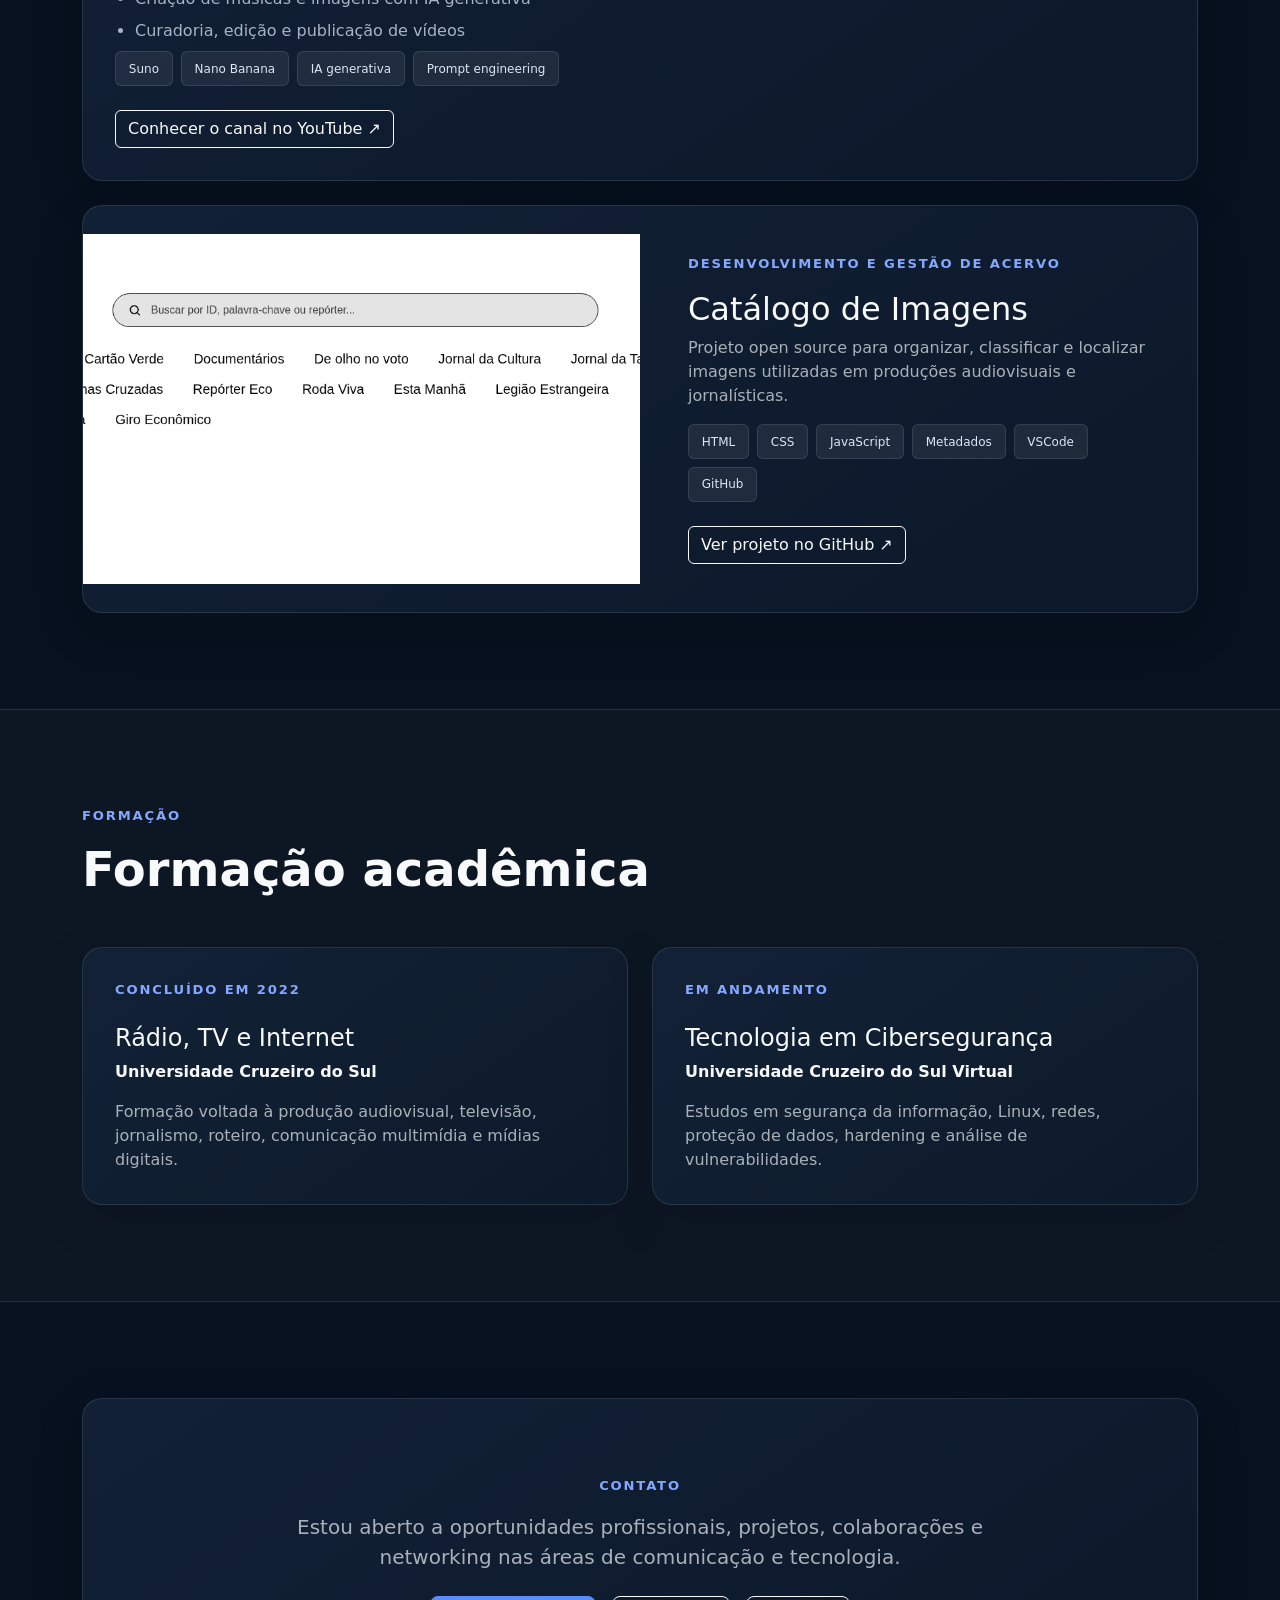
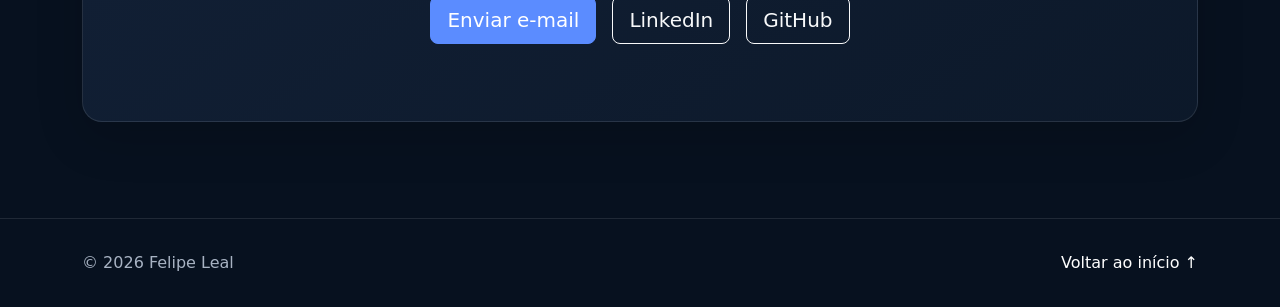
==== commit d5766455: "new skill added" ====
--- a/index.html
+++ b/index.html
@@ -147,7 +147,7 @@
                 class="profile-image"
                 alt="Retrato profissional de Felipe Leal"
                 width="420"
-                height="500"
+                height="400"
               >
             </div>
           </div>
@@ -358,6 +358,49 @@
               </div>
             </article>
           </div>
+
+      <div class="col-12">
+  <article class="project-card h-100">
+    <div class="project-content">
+      <p class="project-category">
+        Produção audiovisual com IA generativa
+      </p>
+
+      <h3 class="h4">NeuroCalm AI</h3>
+
+      <p class="text-body-secondary">
+        Projeto autoral de produção audiovisual desenvolvido com
+        IA generativa. Músicas criadas no Suno e imagens produzidas
+        com Nano Banana, reunidas em experiências voltadas ao
+        relaxamento e à concentração.
+      </p>
+
+      <ul class="project-list">
+        <li>Concepção e direção criativa</li>
+        <li>Engenharia e refinamento de prompts</li>
+        <li>Criação de músicas e imagens com IA generativa</li>
+        <li>Curadoria, edição e publicação de vídeos</li>
+      </ul>
+
+      <div class="d-flex flex-wrap gap-2 mb-4">
+        <span class="badge skill-badge">Suno</span>
+        <span class="badge skill-badge">Nano Banana</span>
+        <span class="badge skill-badge">IA generativa</span>
+        <span class="badge skill-badge">Prompt engineering</span>
+      </div>
+
+      <a
+        class="btn btn-outline-light"
+        href="https://www.youtube.com/@NeuroCalmAI"
+        target="_blank"
+        rel="noopener noreferrer"
+        aria-label="Conhecer o canal NeuroCalm AI no YouTube"
+      >
+        Conhecer o canal no YouTube ↗
+      </a>
+    </div>
+  </article>
+</div>
 
           <div class="col-12">
             <article class="project-card project-featured">
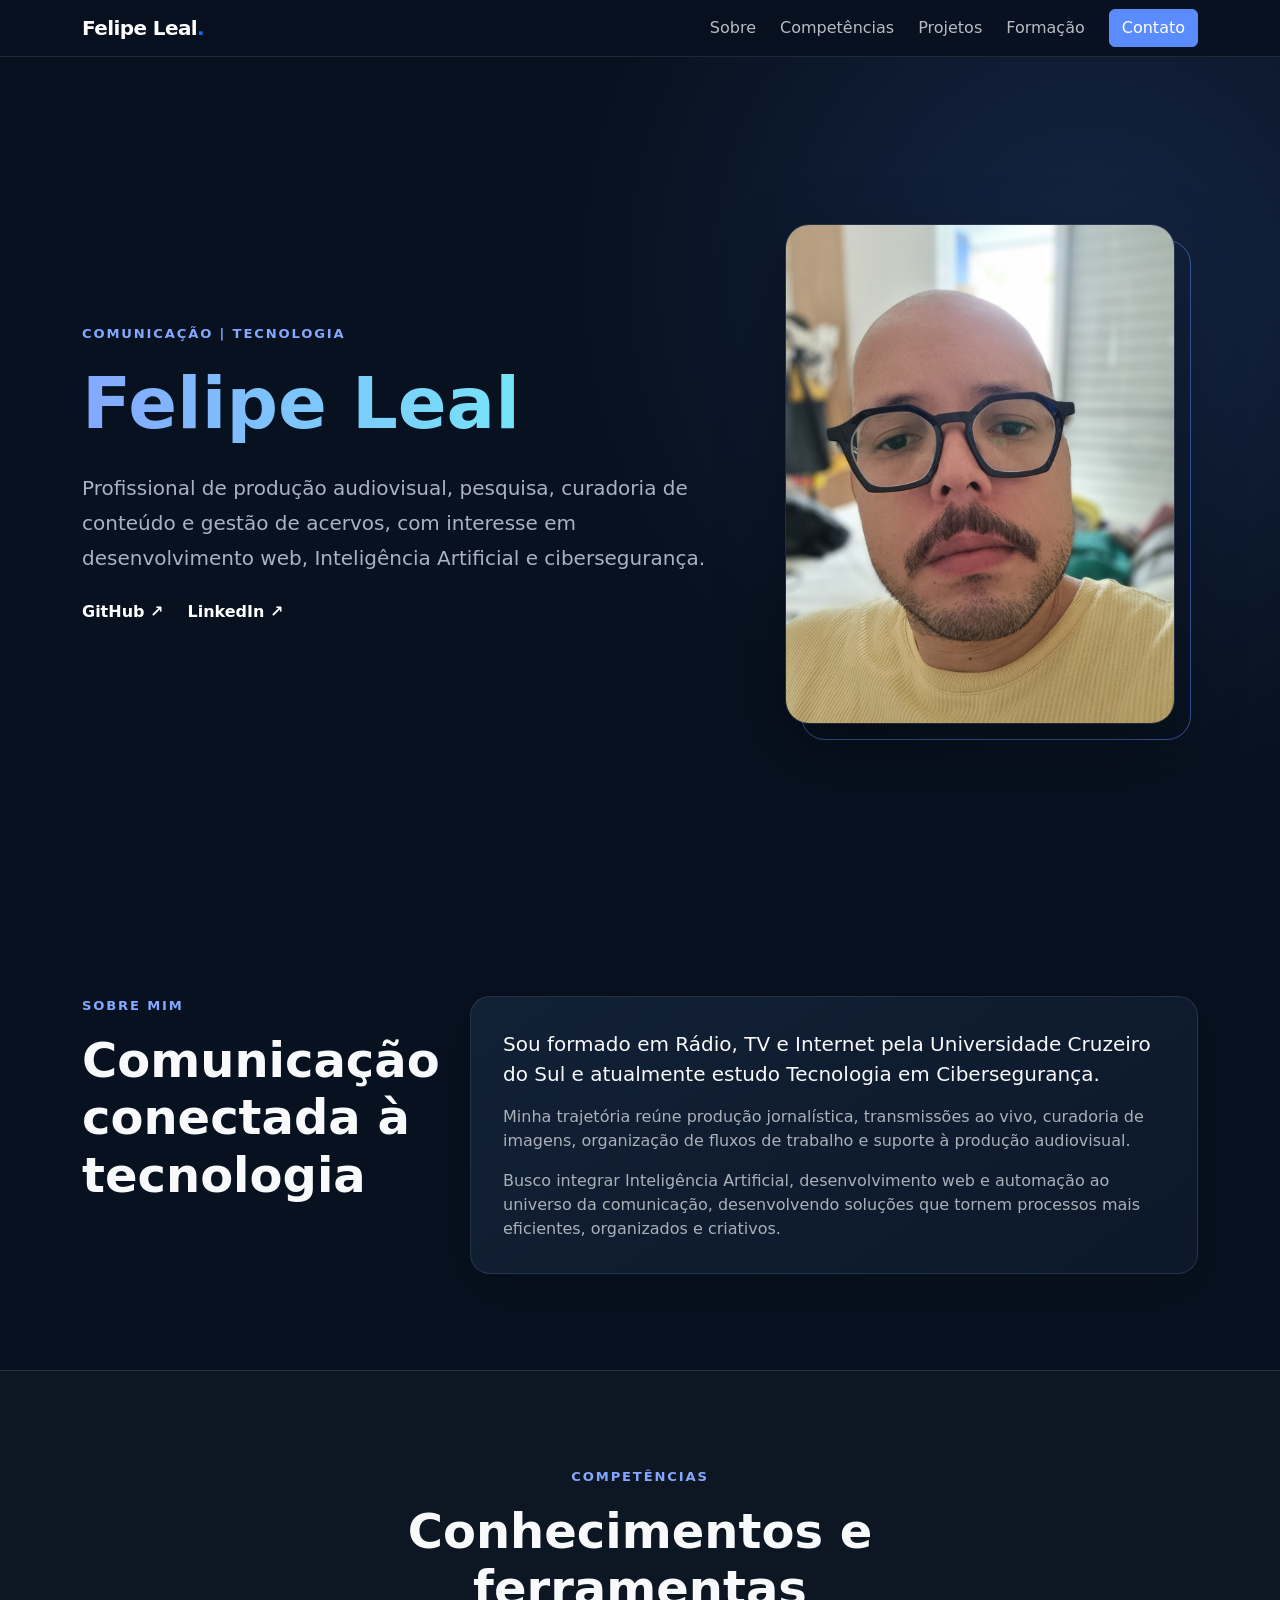
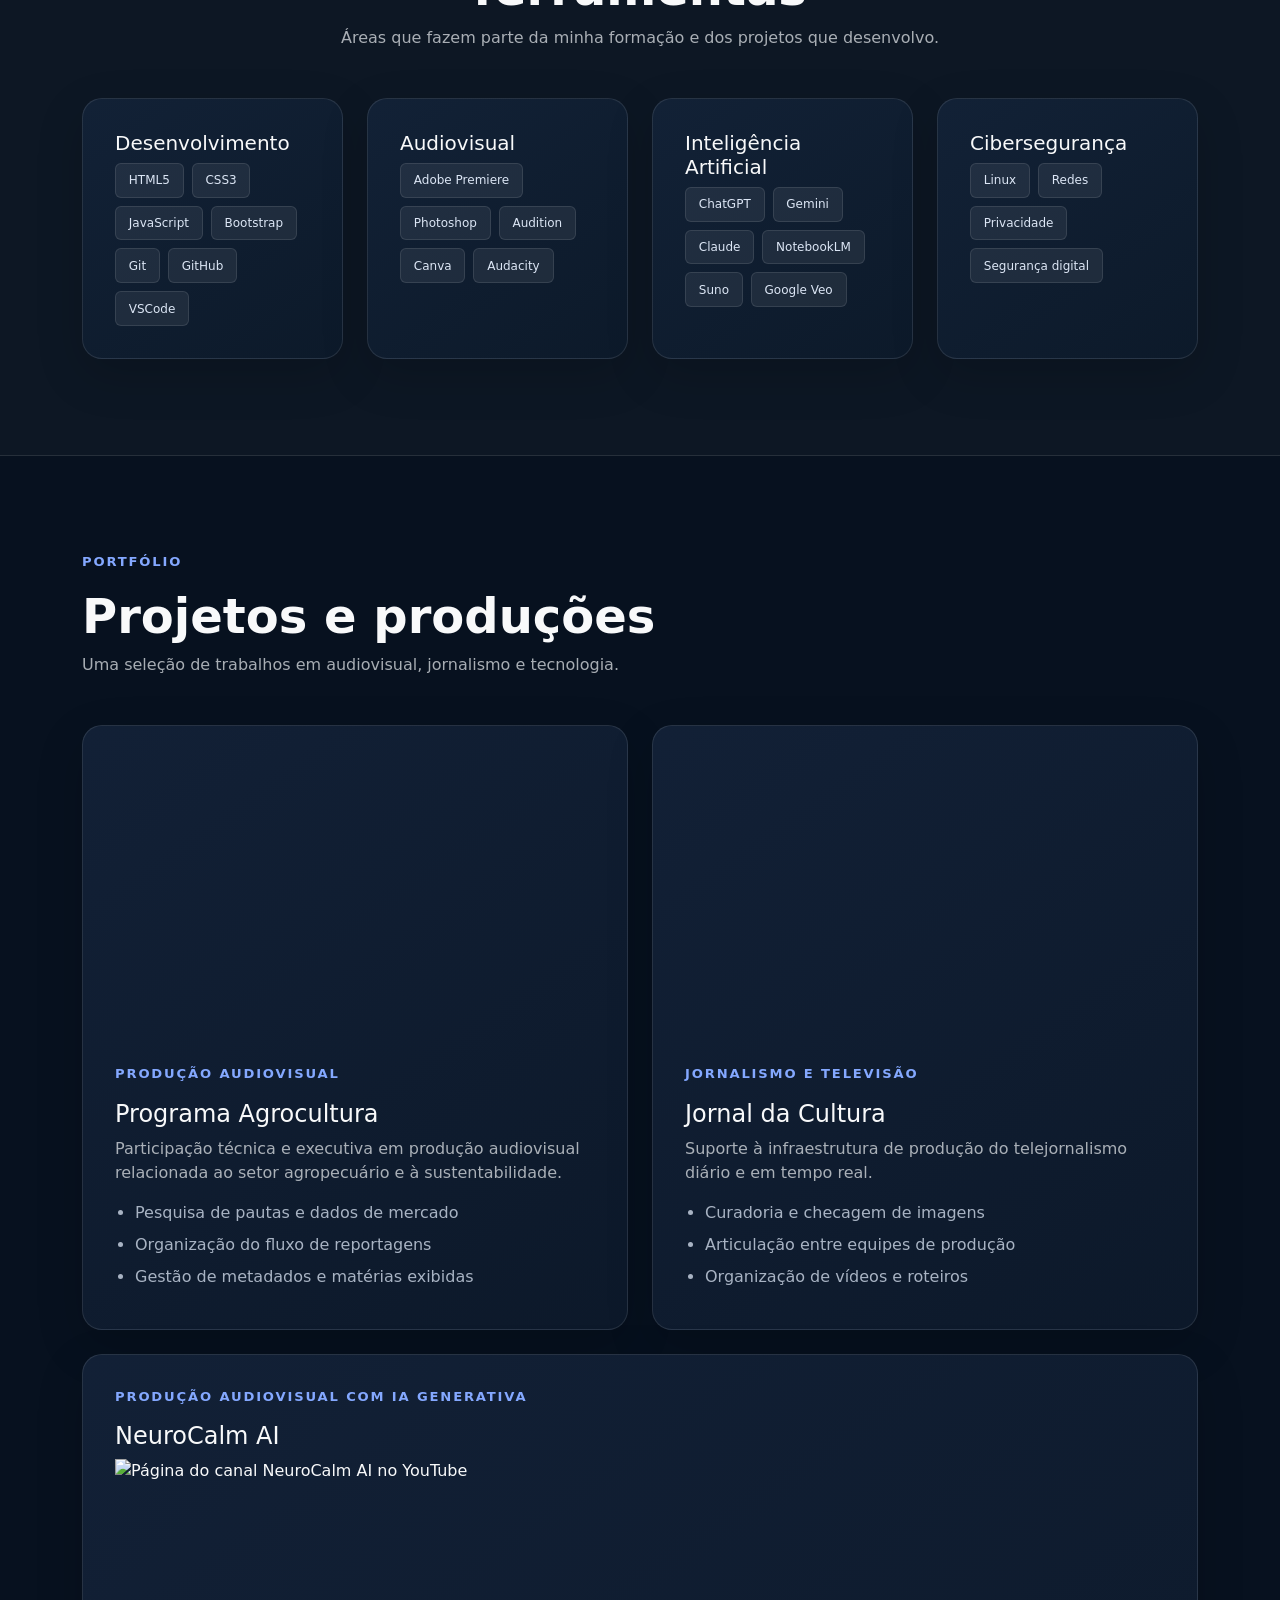
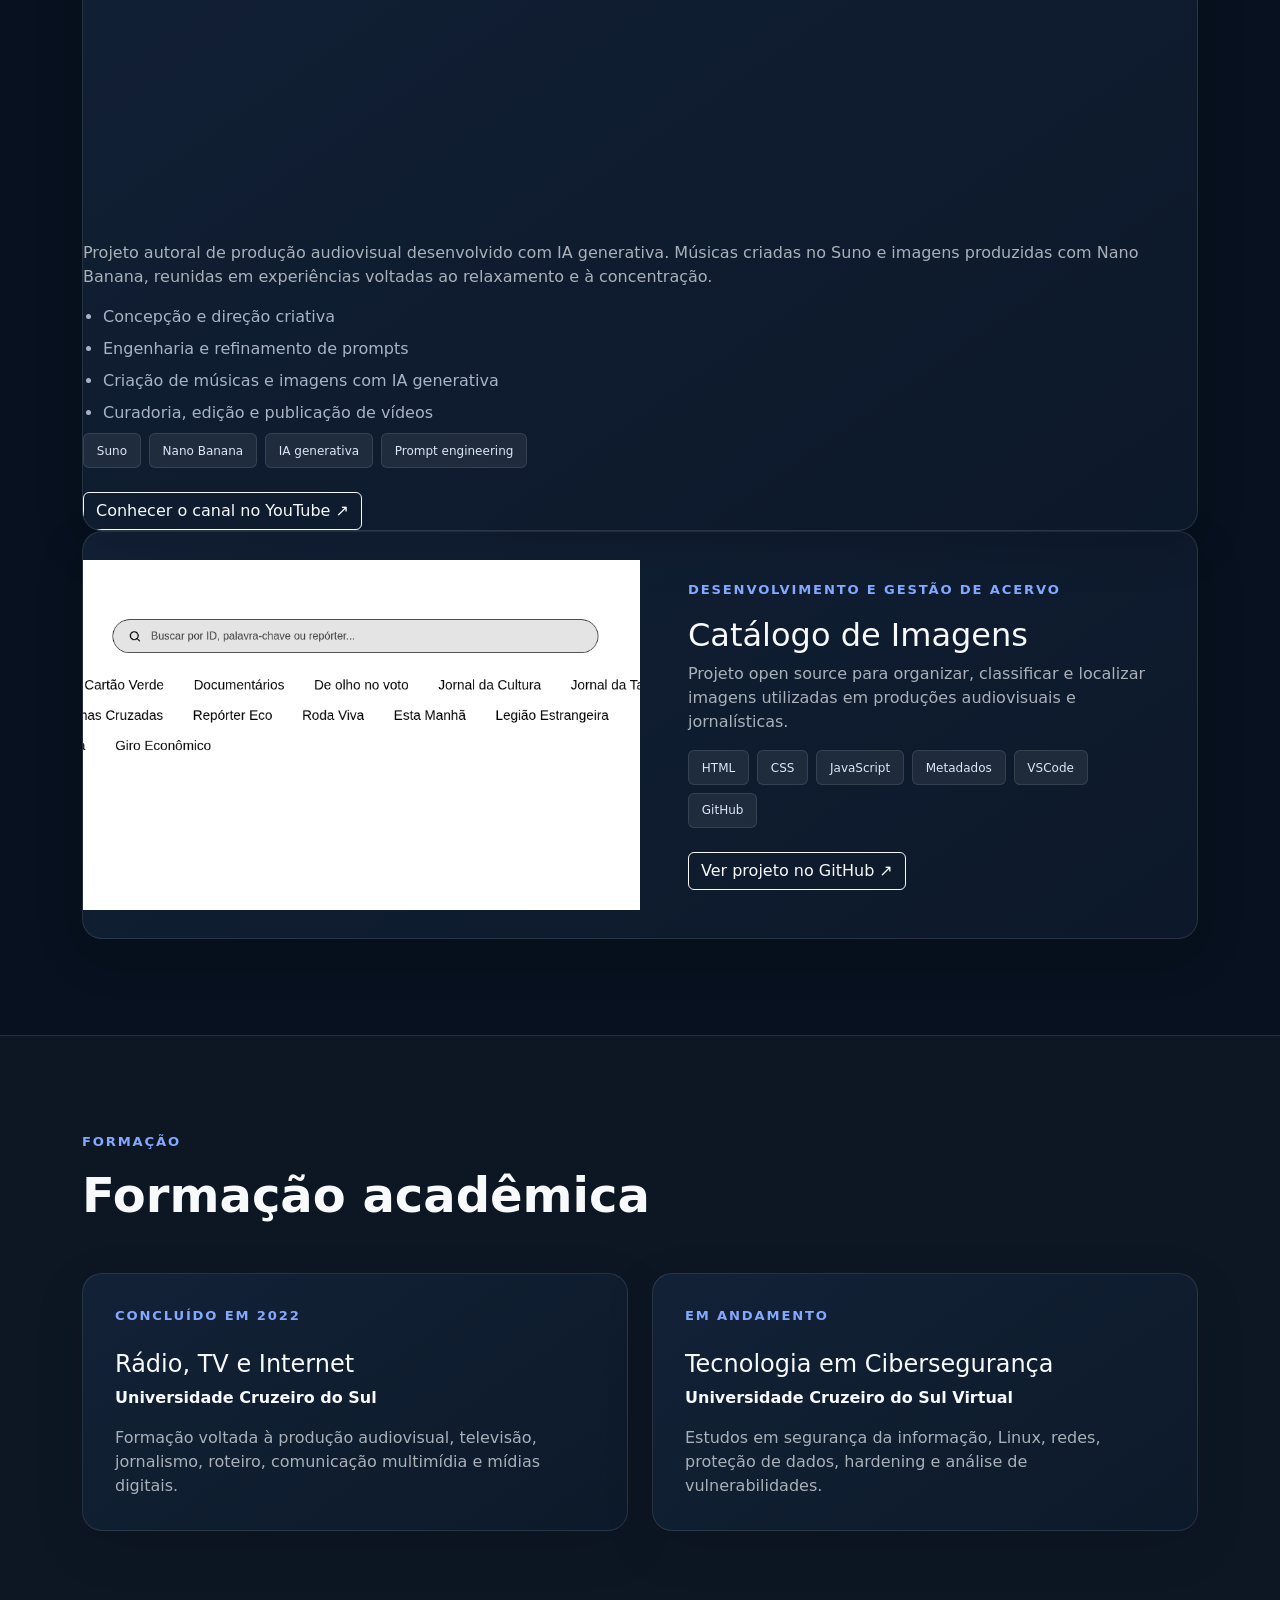
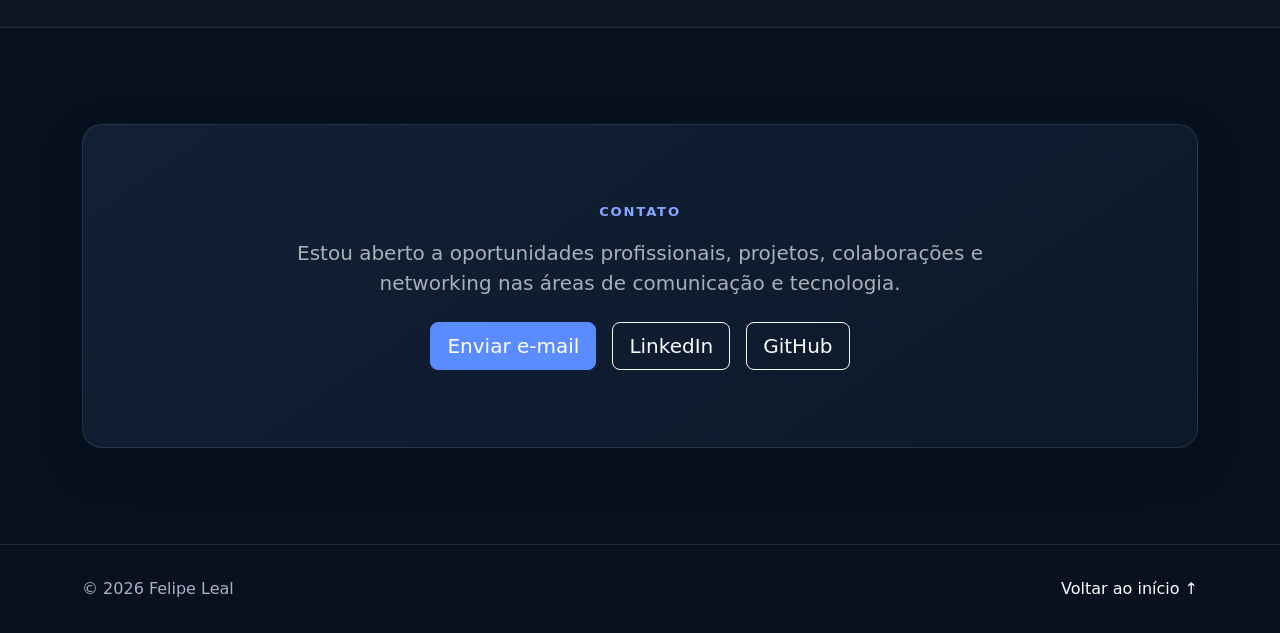
==== commit 596cd04b: "new changes" ====
--- a/index.html
+++ b/index.html
@@ -367,6 +367,15 @@
       </p>
 
       <h3 class="h4">NeuroCalm AI</h3>
+
+     <img
+            src="/images/neurocalm-channel.png"
+            class="project-featured-image"
+            alt="Página do canal NeuroCalm AI no YouTube"
+            loading="lazy"
+          >
+        </a>
+      </div>
 
       <p class="text-body-secondary">
         Projeto autoral de produção audiovisual desenvolvido com
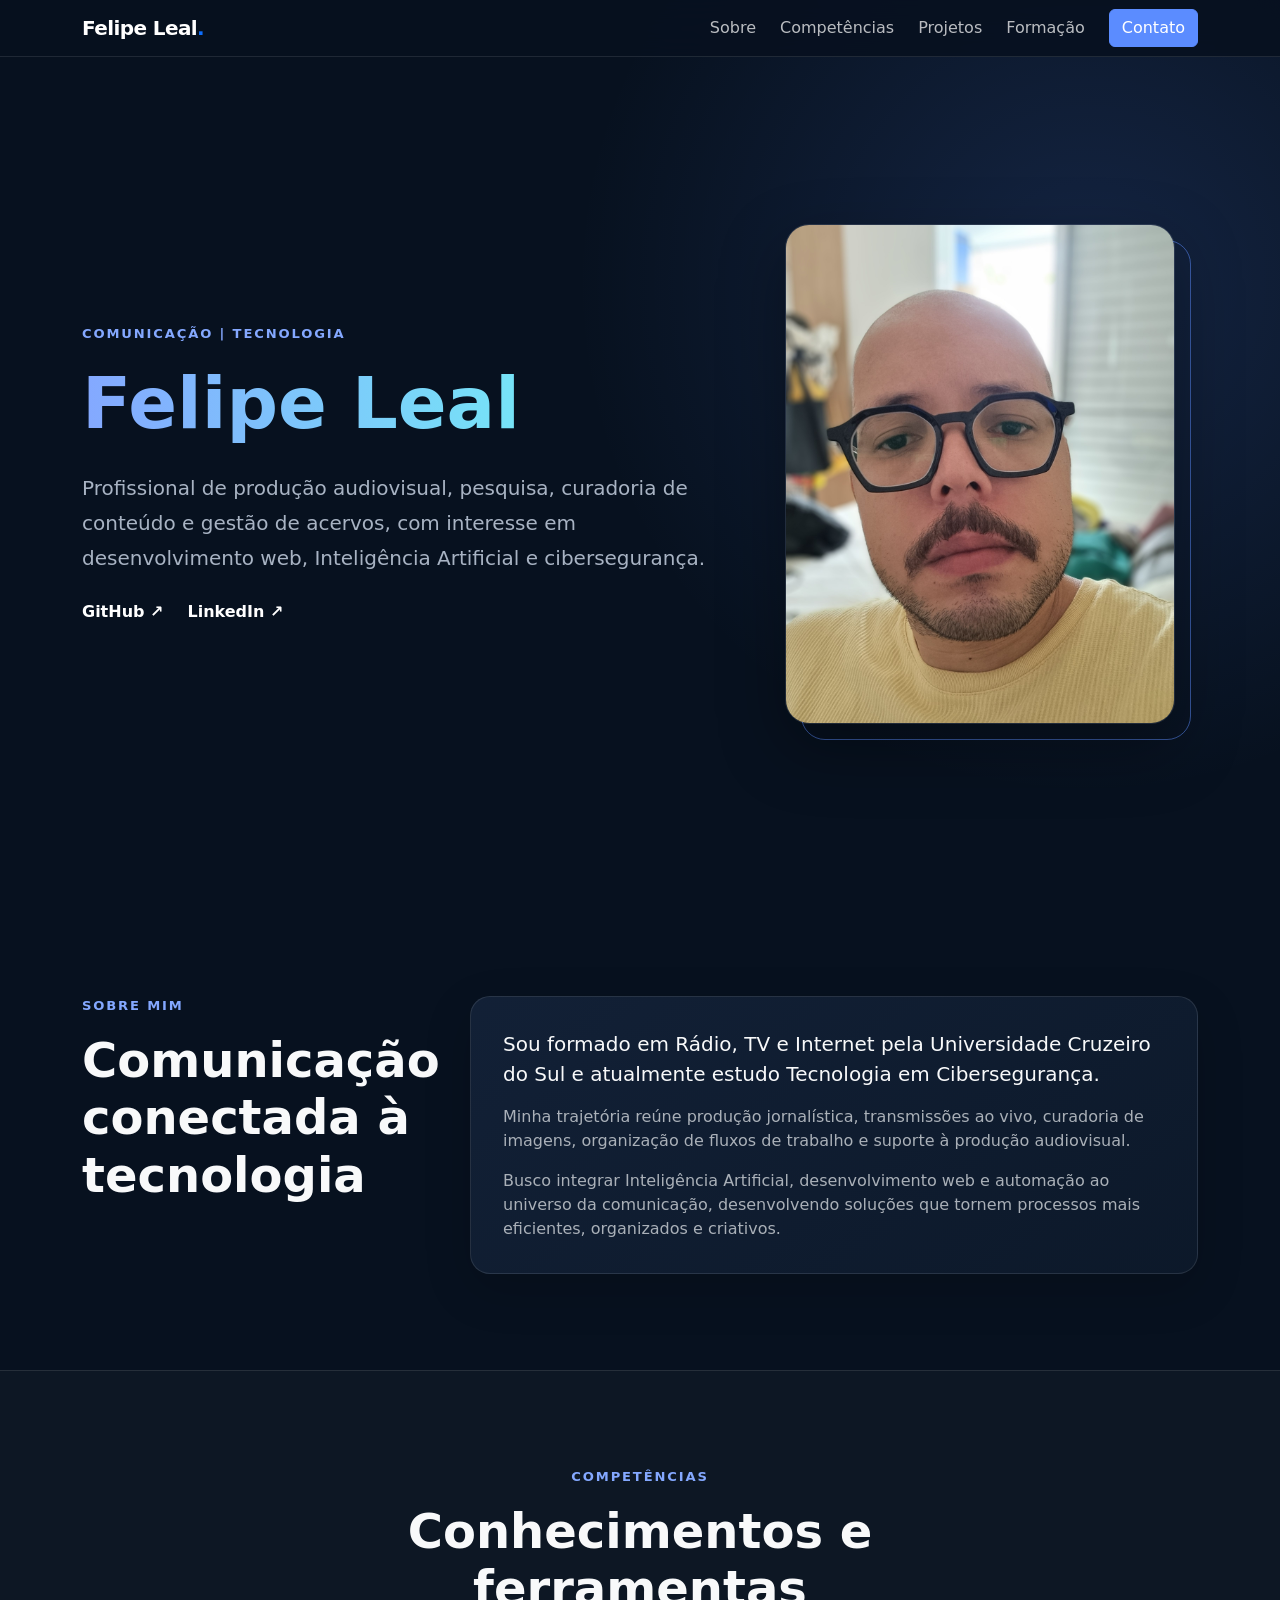
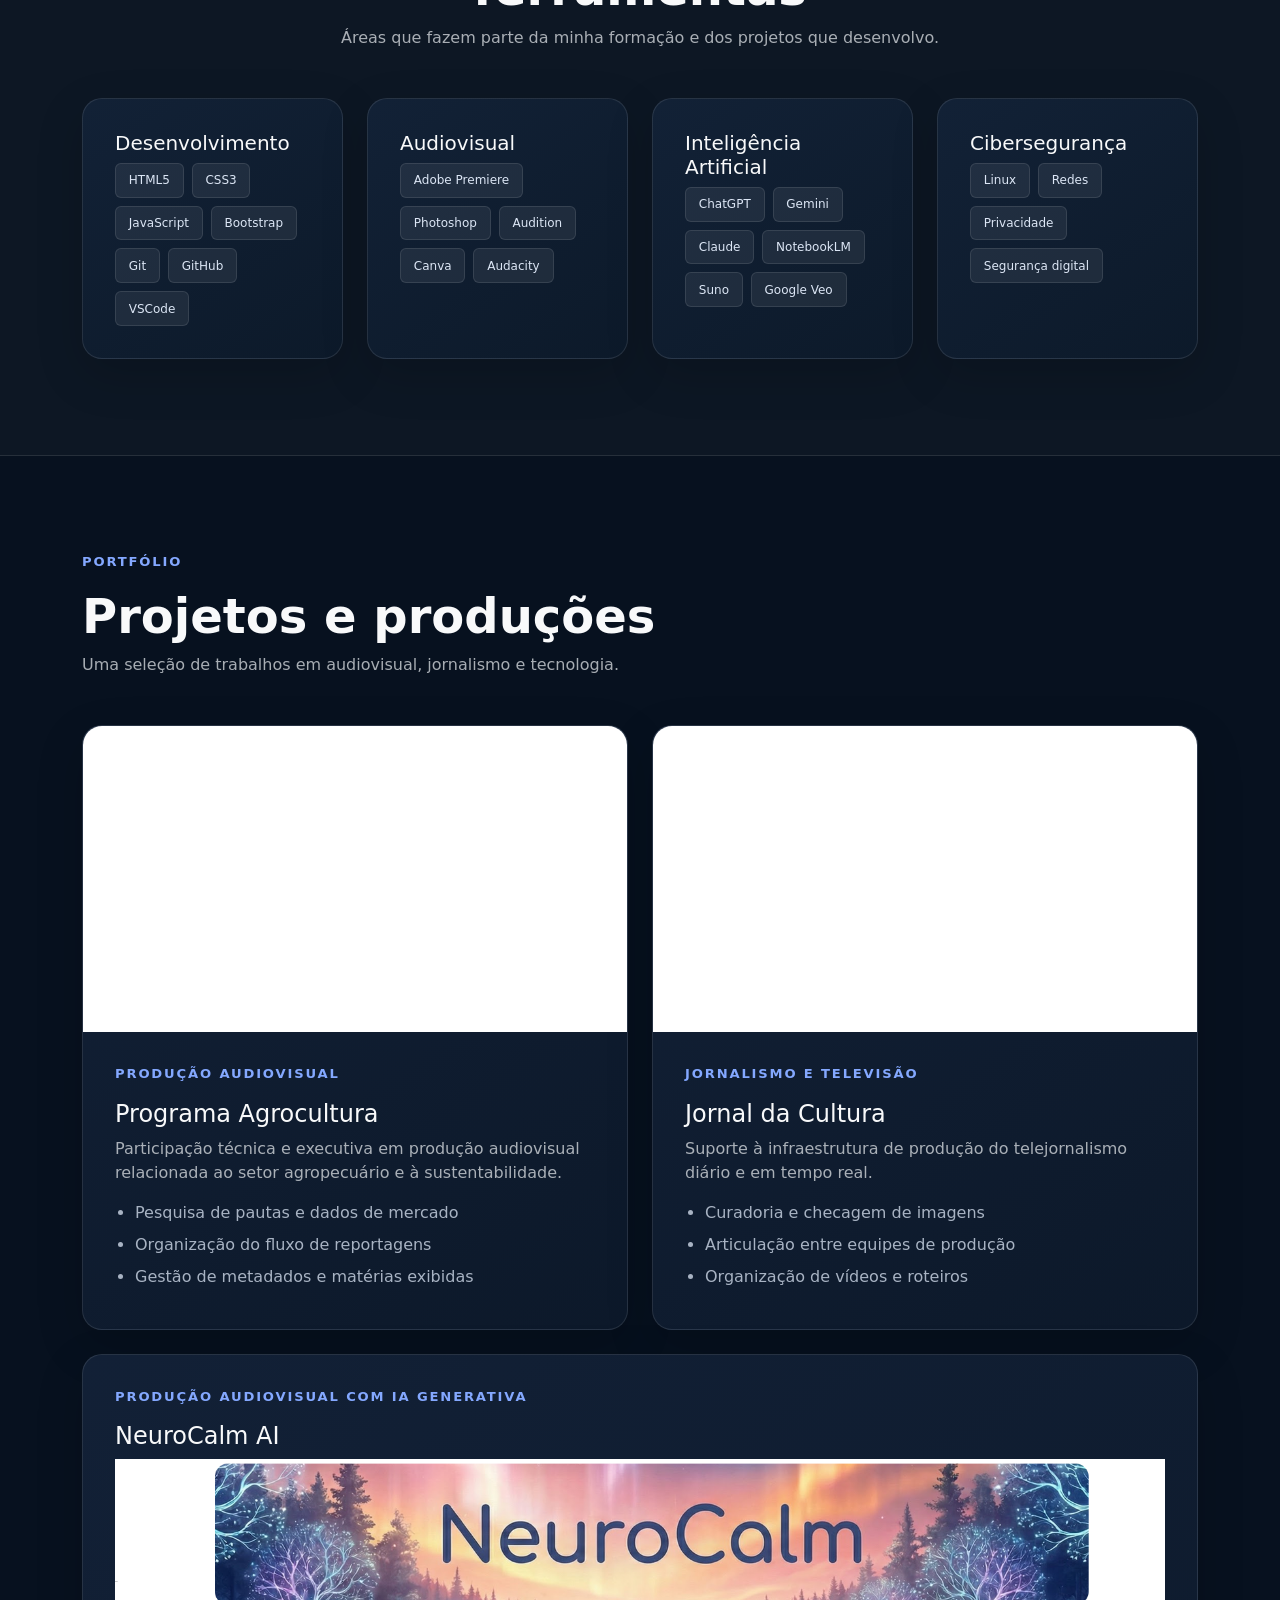
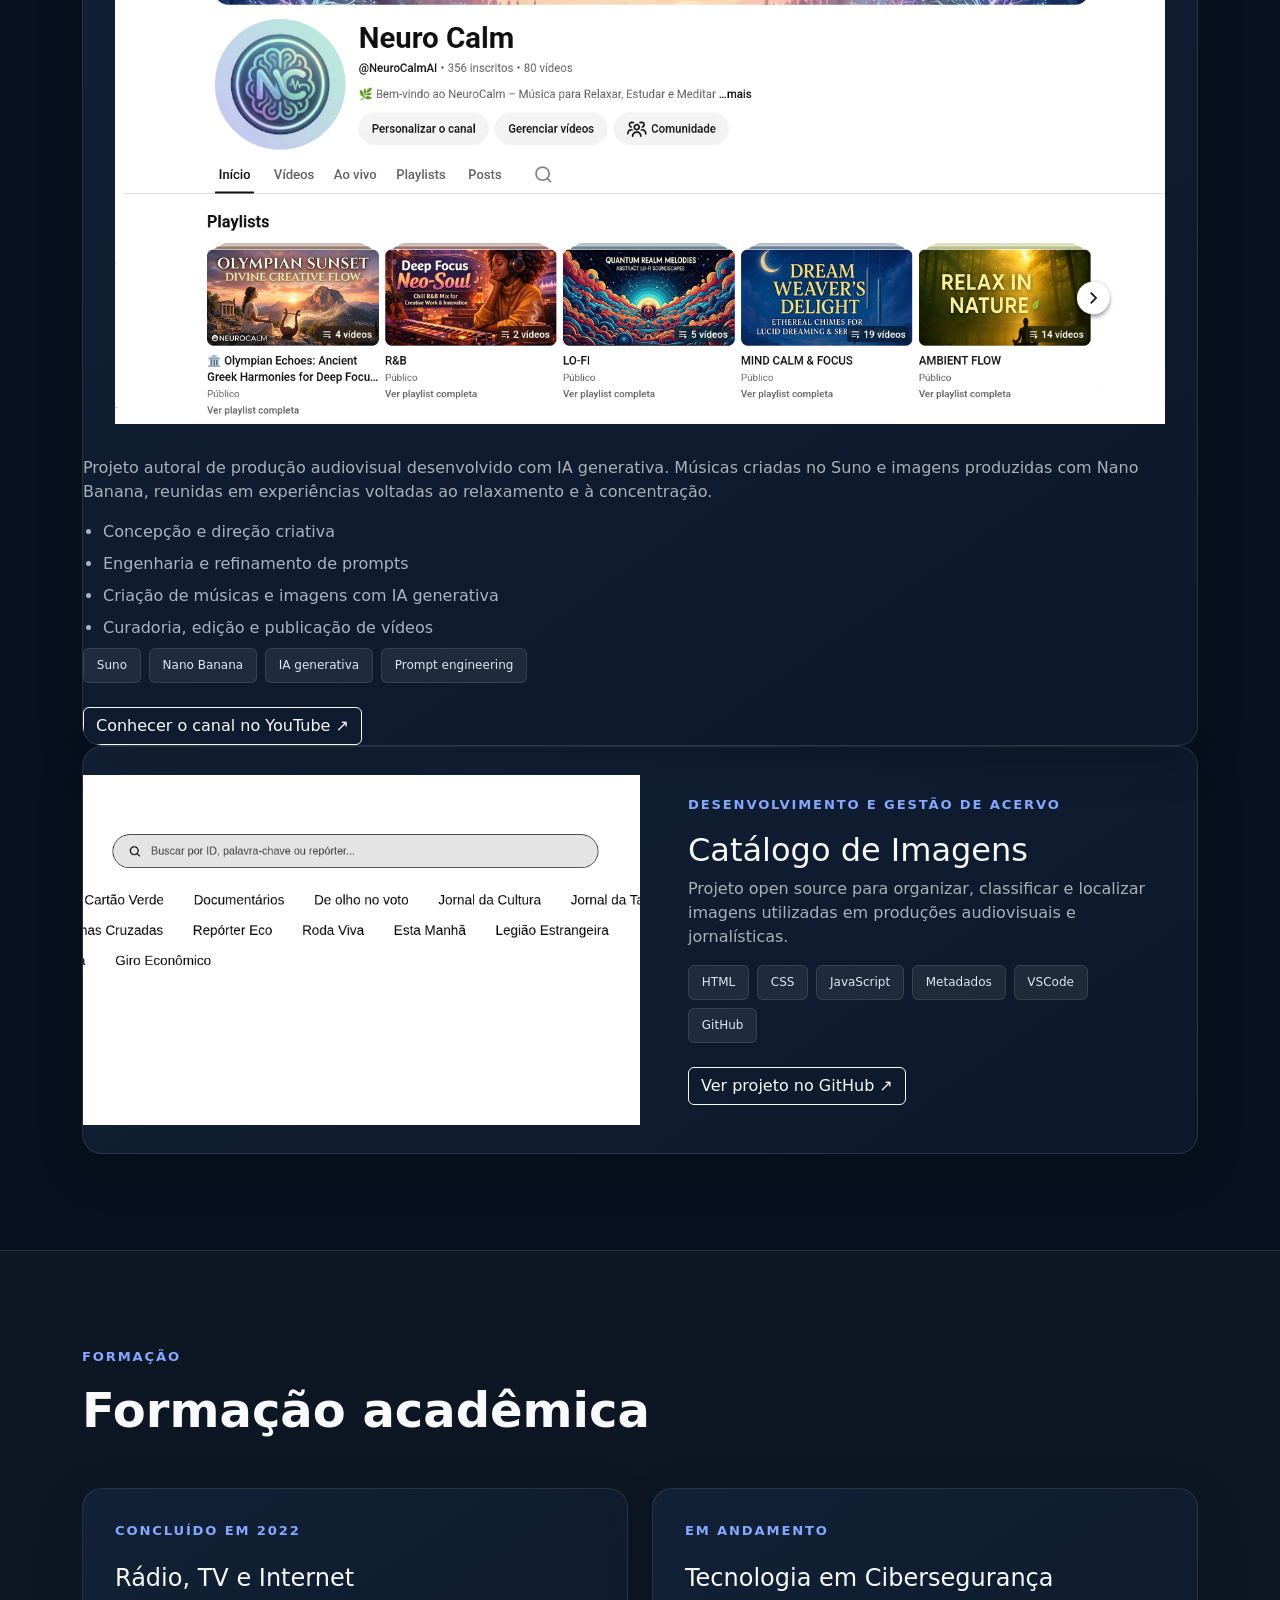
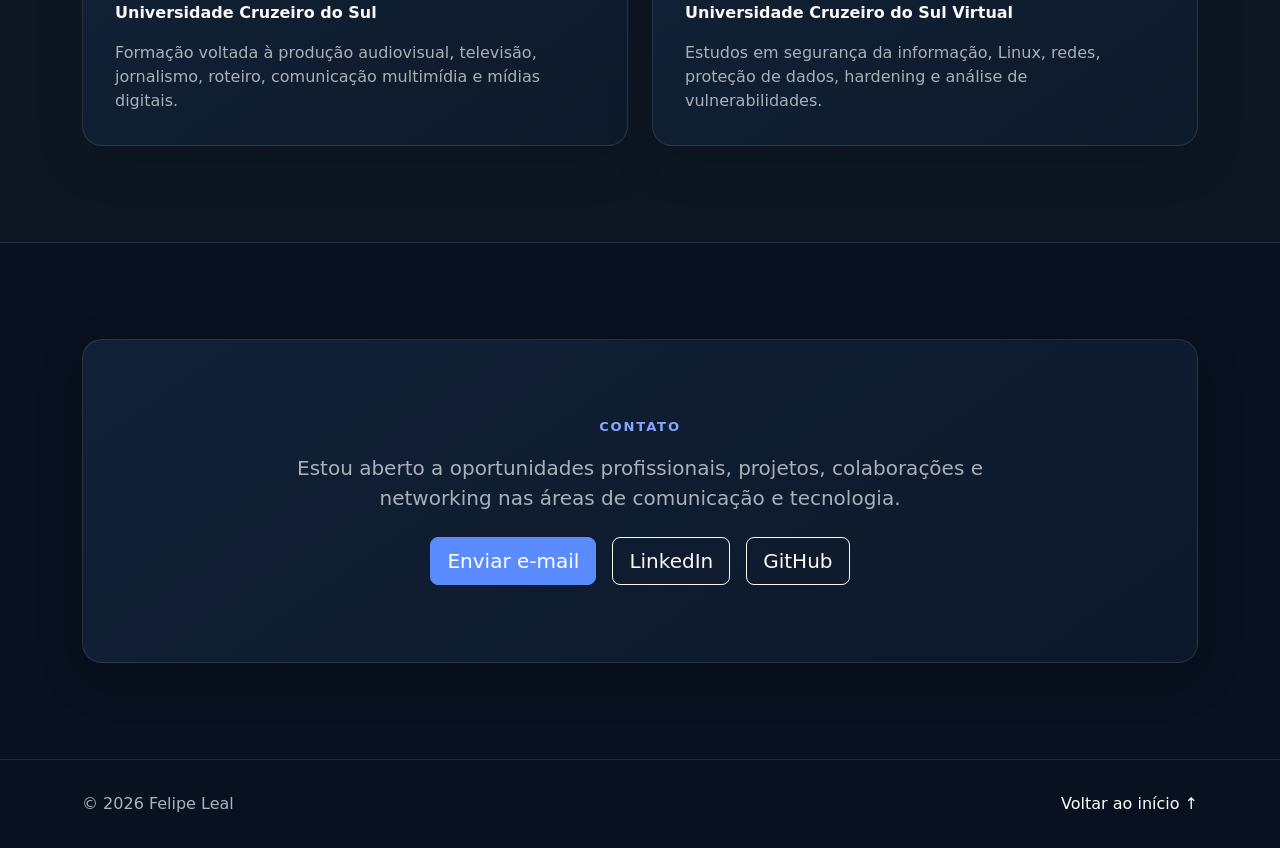
==== commit 309a629d: "NEW CHANGES" ====
--- a/index.html
+++ b/index.html
@@ -369,7 +369,7 @@
       <h3 class="h4">NeuroCalm AI</h3>
 
      <img
-            src="/images/neurocalm-channel.png"
+            src="/images/NEUROCALM.png"
             class="project-featured-image"
             alt="Página do canal NeuroCalm AI no YouTube"
             loading="lazy"
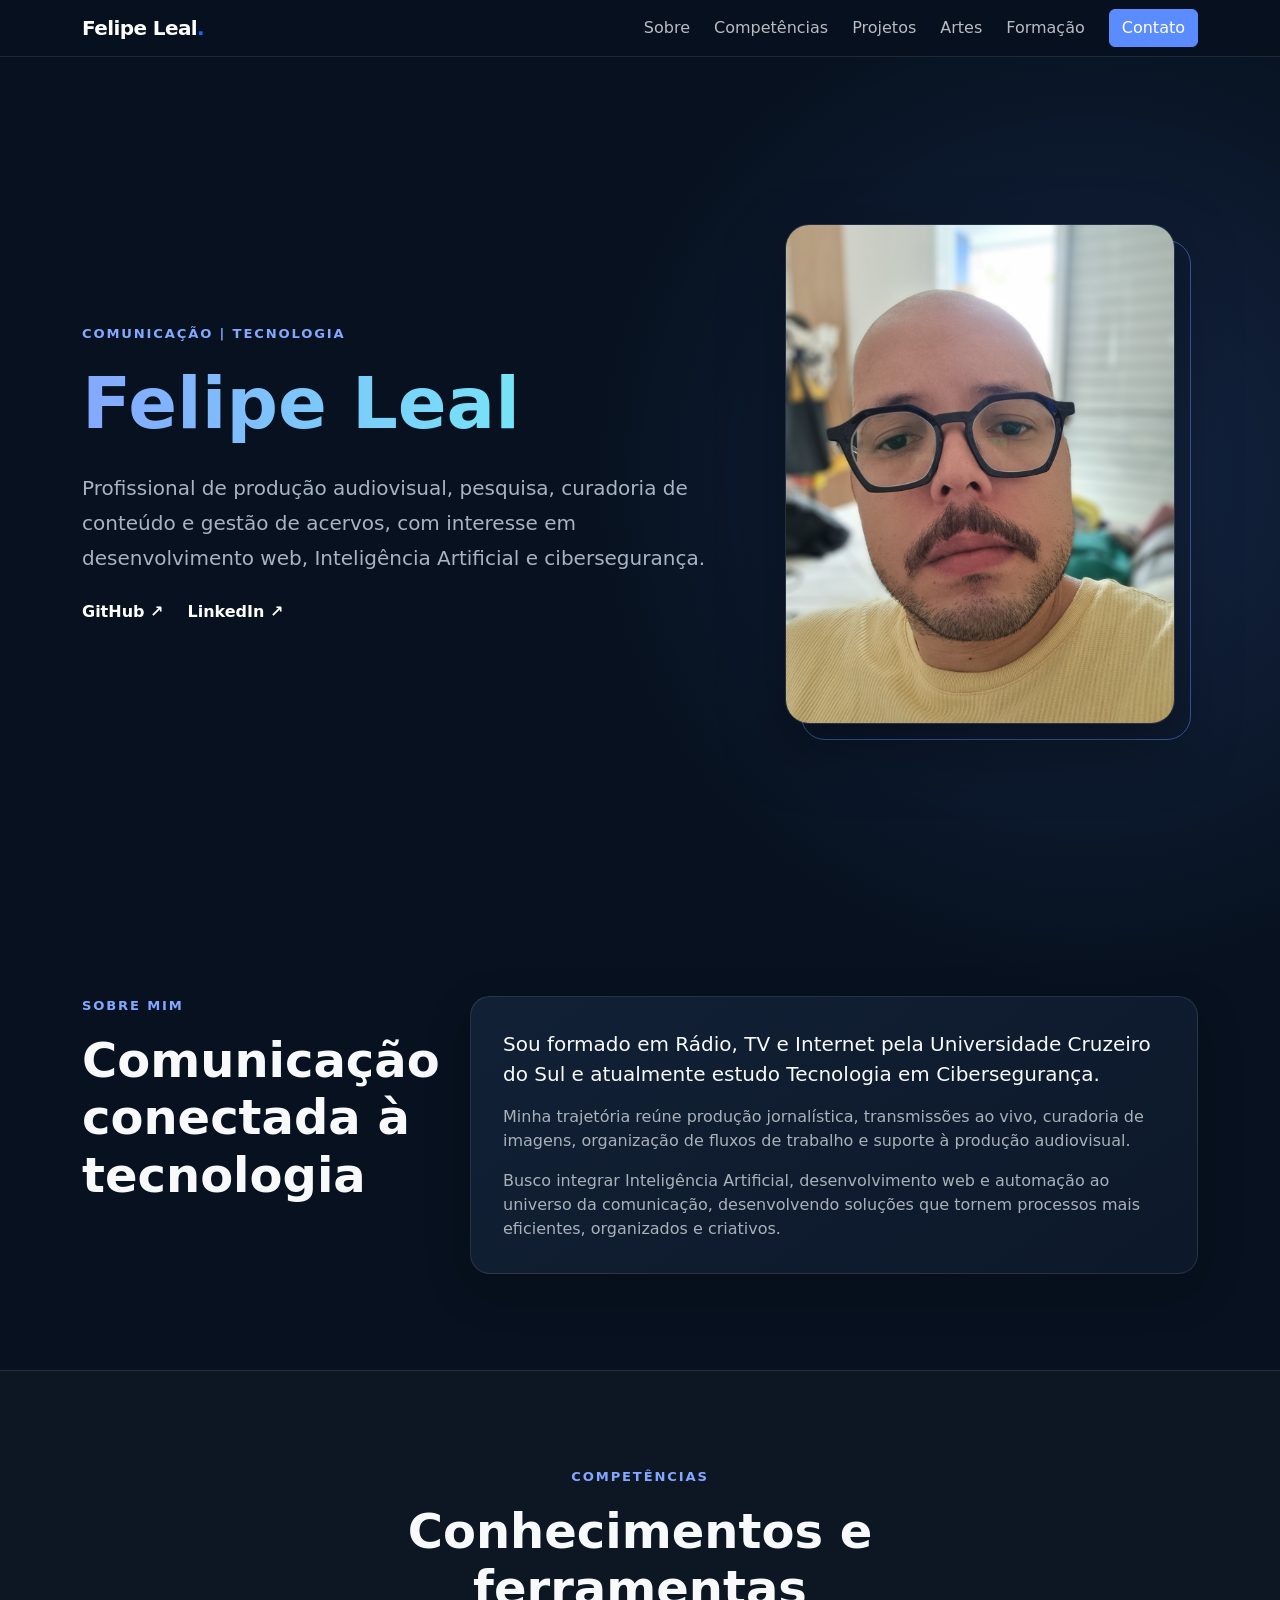
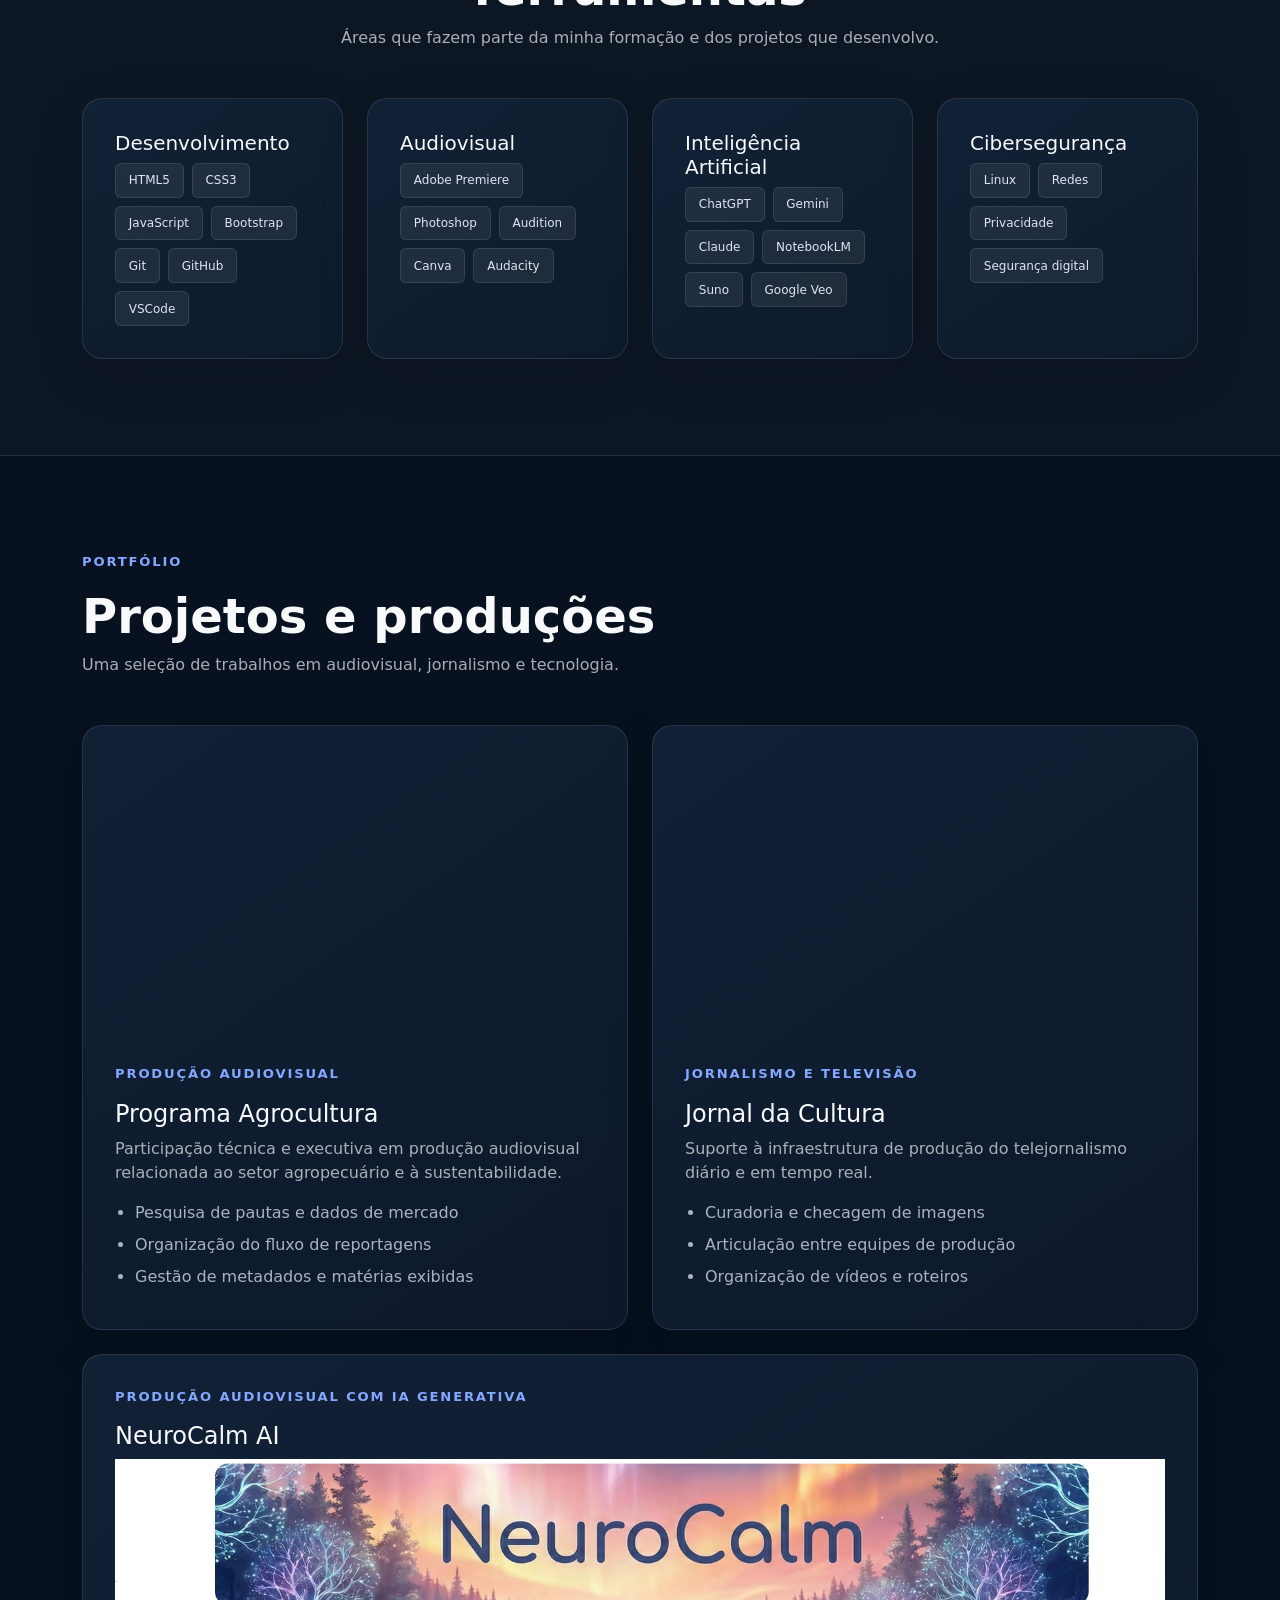
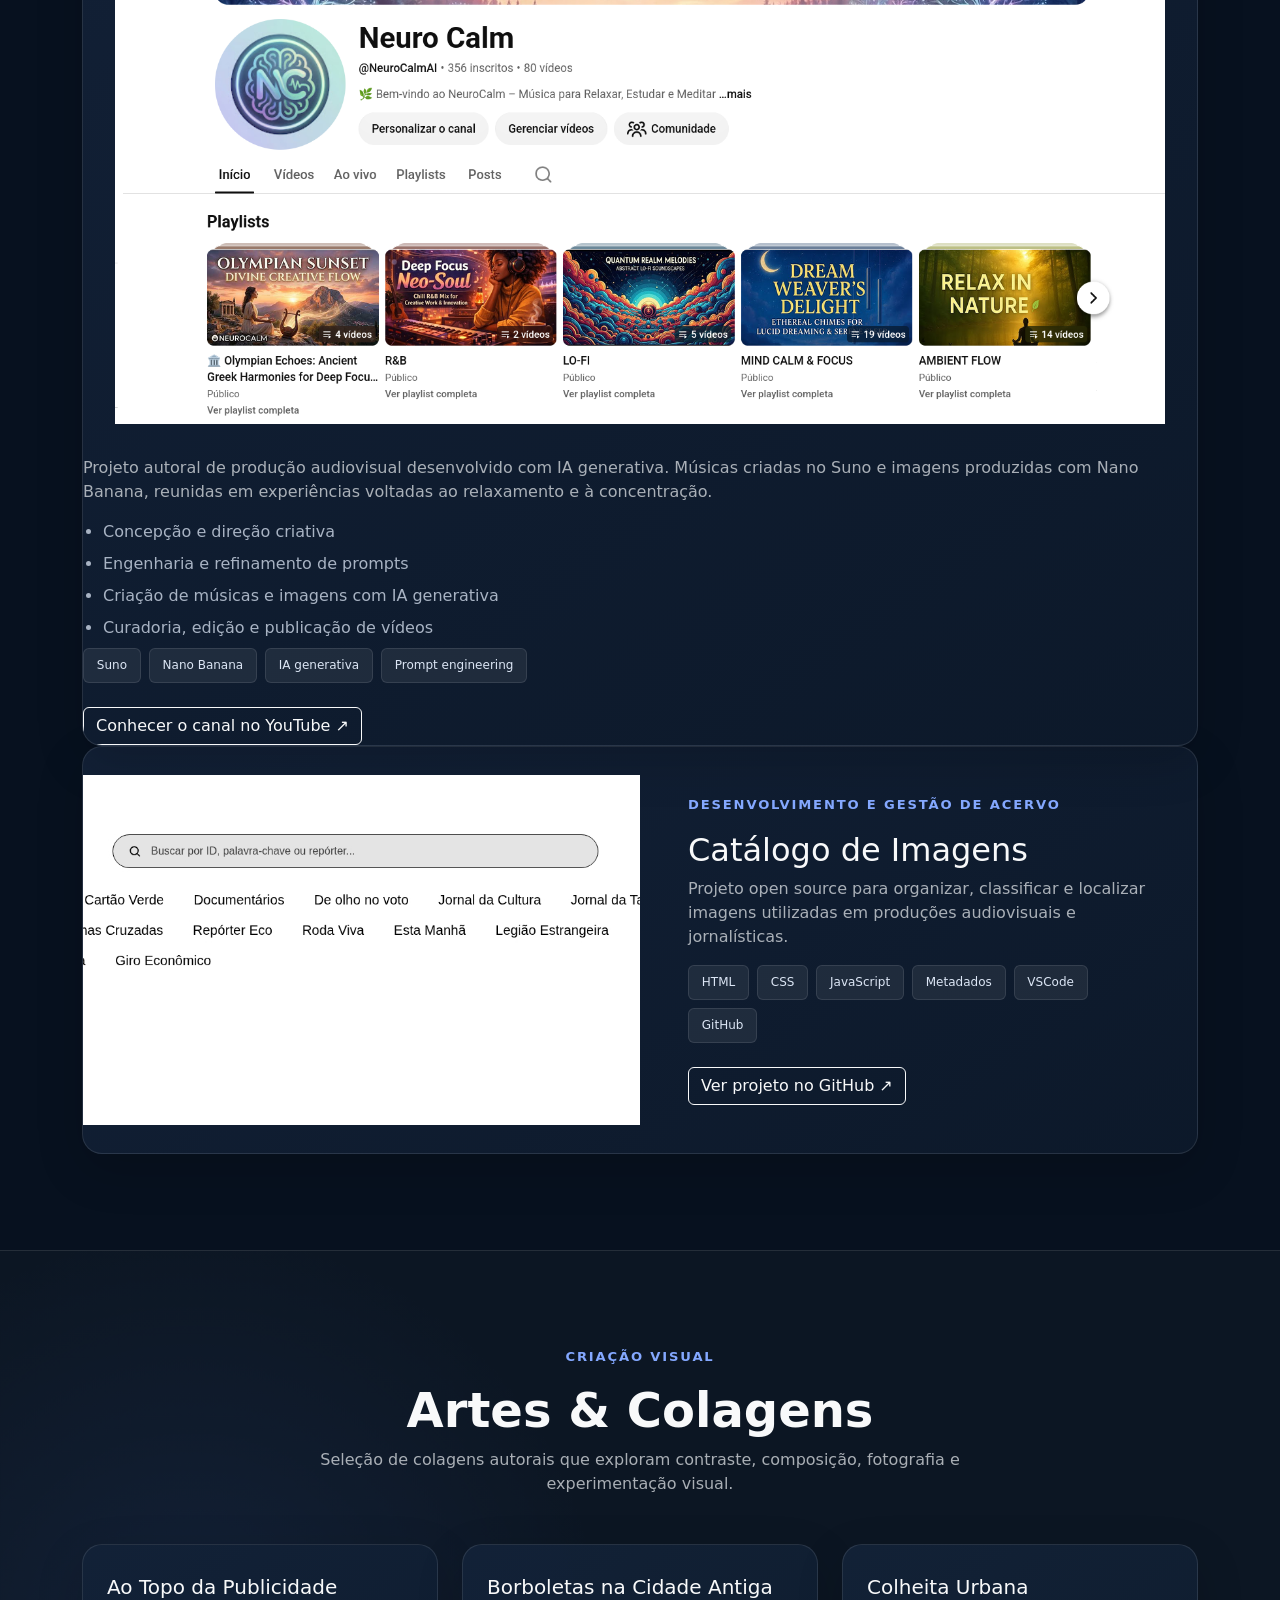
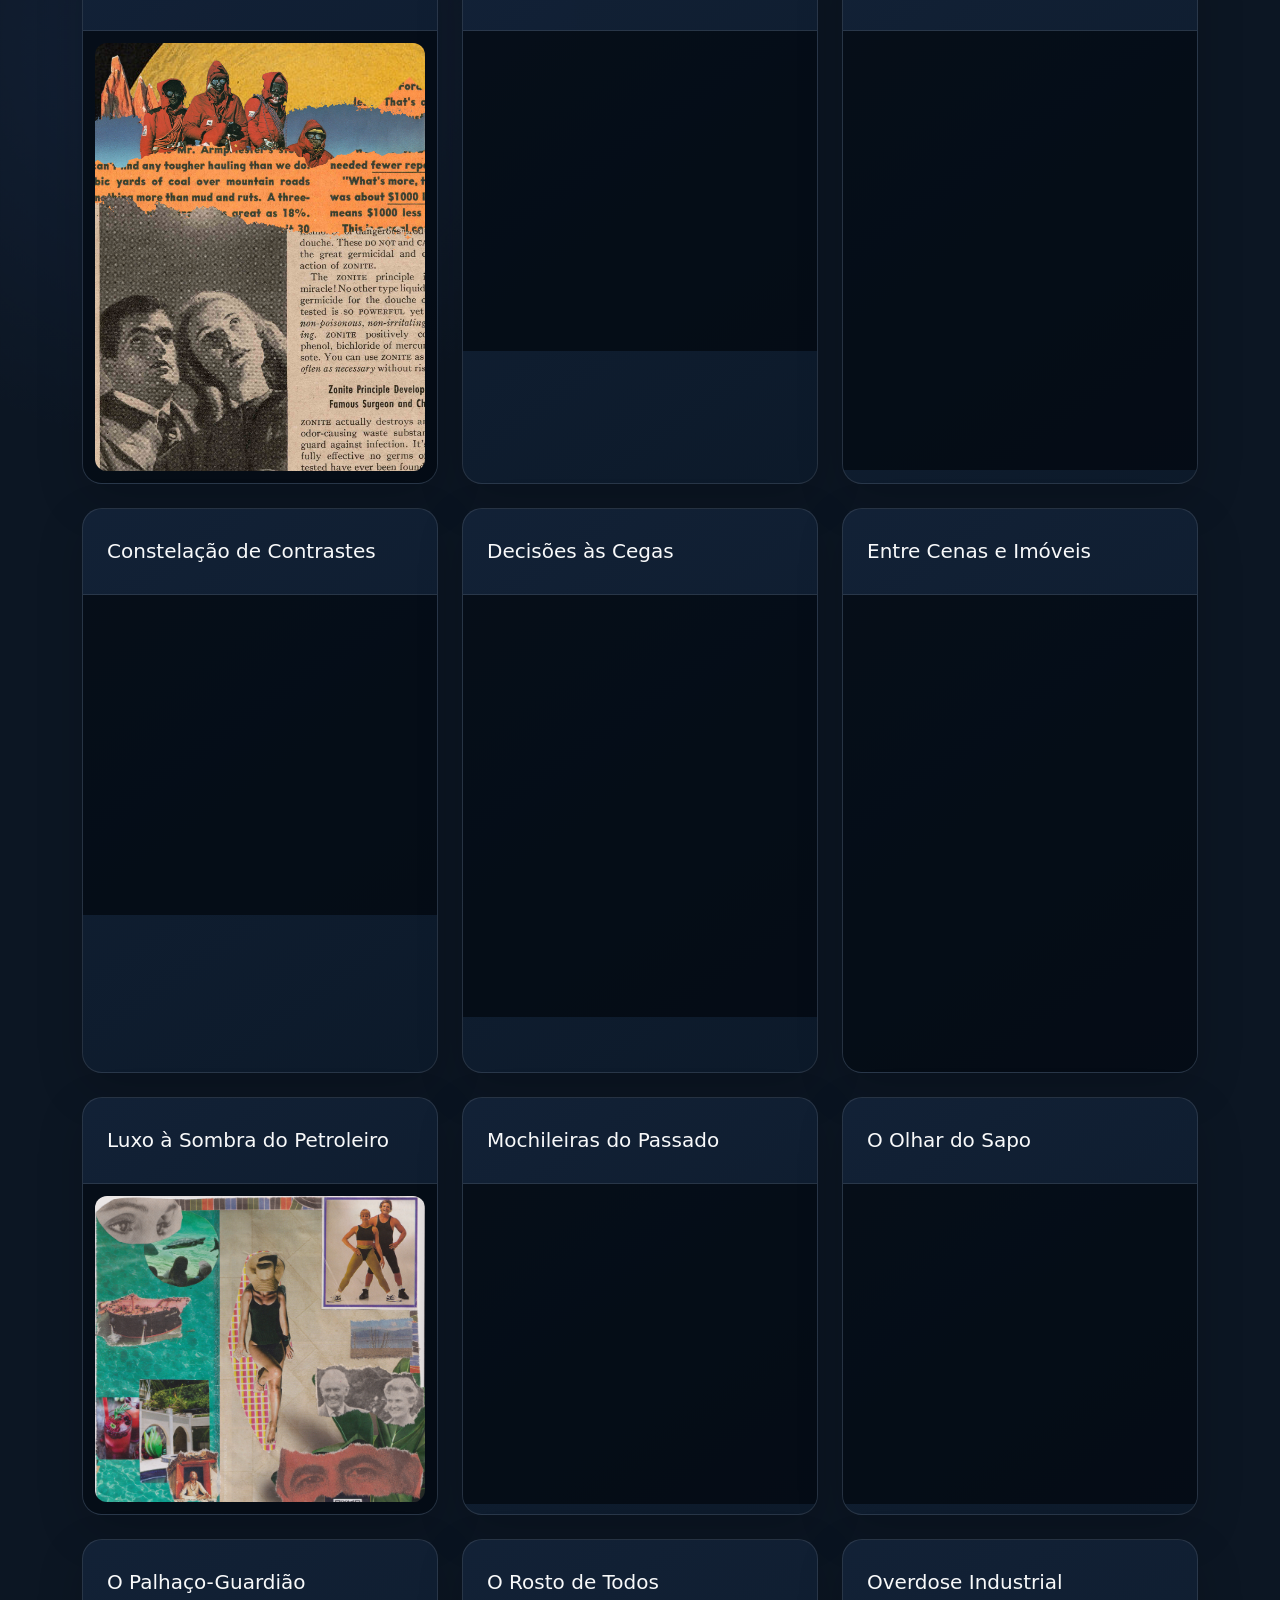
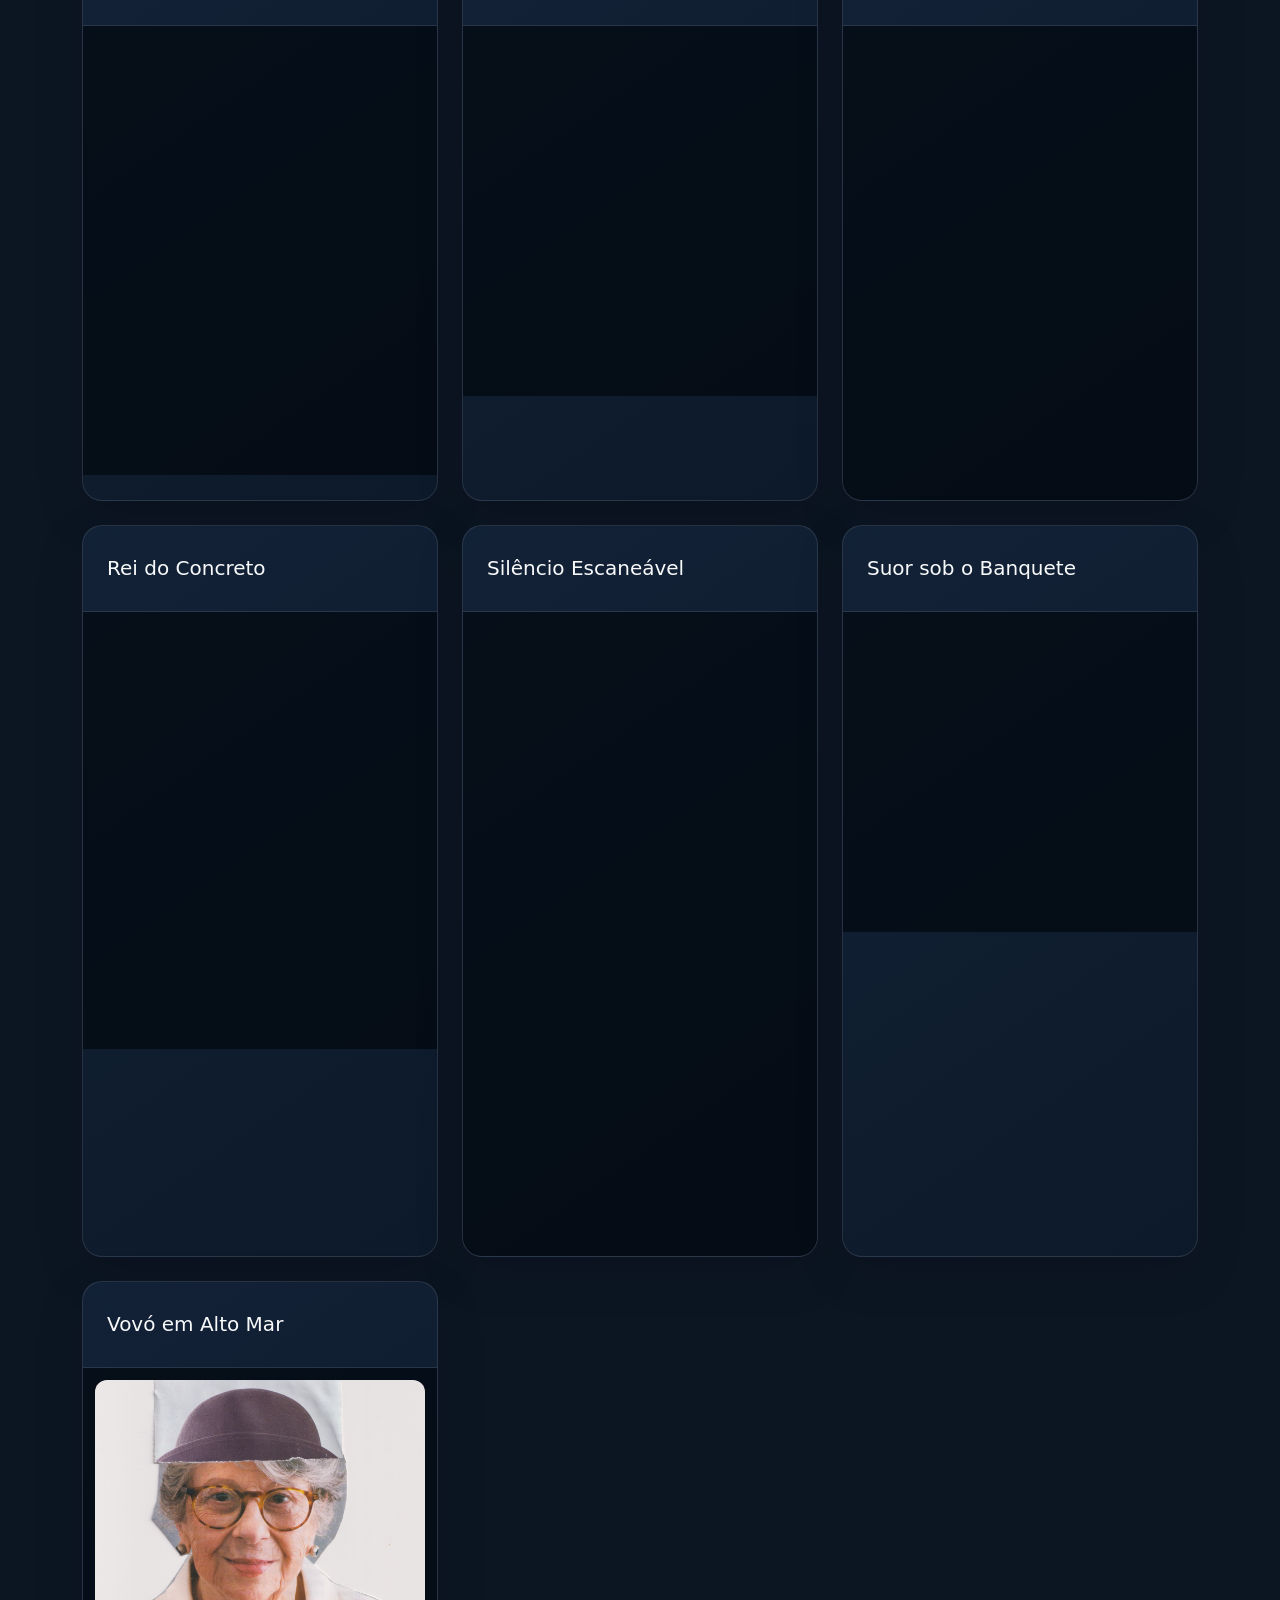
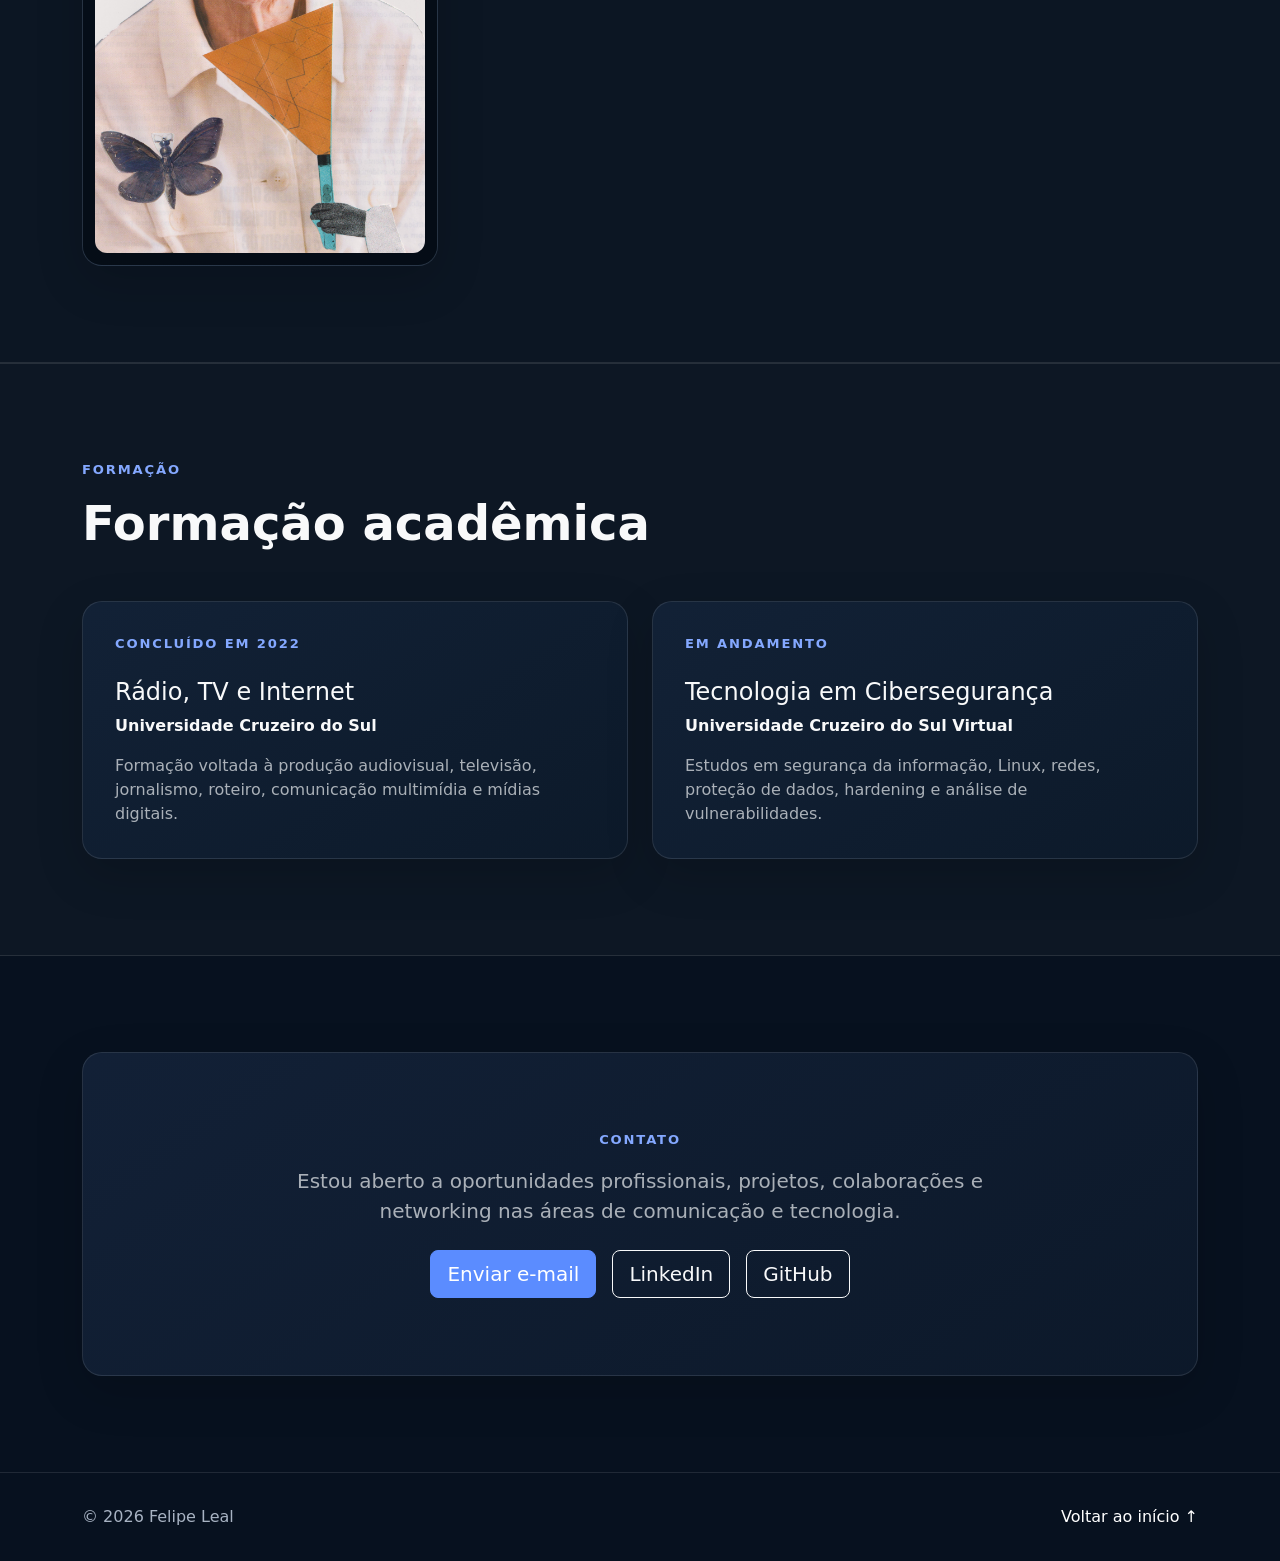
==== commit f05c96d7: "new changes" ====
--- a/index.html
+++ b/index.html
@@ -31,7 +31,7 @@
   <link rel="stylesheet" href="/css/bootstrap.min.css">
 
   <!-- CSS personalizado -->
-  <link rel="stylesheet" href="/css/custom.css">
+  <link rel="stylesheet" href="/css/custom.css?v=20260915-2">
 </head>
 
 <body>
@@ -78,6 +78,10 @@
 
           <li class="nav-item">
             <a class="nav-link" href="#projetos">Projetos</a>
+          </li>
+
+          <li class="nav-item">
+            <a class="nav-link" href="#artes">Artes</a>
           </li>
 
           <li class="nav-item">
@@ -465,6 +469,315 @@
       </div>
     </section>
 
+    <!-- Artes e Colagens -->
+    <section id="artes" class="section-padding arts-section">
+      <div class="container">
+        <div class="section-heading text-center mx-auto">
+          <p class="section-label">Criação visual</p>
+
+          <h2 class="display-5 fw-bold">
+            Artes &amp; Colagens
+          </h2>
+
+          <p class="text-body-secondary">
+            Seleção de colagens autorais que exploram contraste,
+            composição, fotografia e experimentação visual.
+          </p>
+        </div>
+
+        <div class="row g-4 mt-4 arts-grid">
+          <div class="col-12 col-md-6 col-xl-4">
+            <article class="art-card h-100">
+              <div class="art-card-title">
+                <h3 class="h5 mb-0">Ao Topo da Publicidade</h3>
+              </div>
+
+              <div class="art-image-frame">
+                <img
+                  src="/images/artes/Ao%20Topo%20da%20Publicidade.jpg"
+                  class="art-image"
+                  alt="Colagem artística Ao Topo da Publicidade"
+                  loading="lazy"
+                  decoding="async"
+                  draggable="false"
+                >
+              </div>
+            </article>
+          </div>
+          <div class="col-12 col-md-6 col-xl-4">
+            <article class="art-card h-100">
+              <div class="art-card-title">
+                <h3 class="h5 mb-0">Borboletas na Cidade Antiga</h3>
+              </div>
+
+              <div class="art-image-frame">
+                <img
+                  src="/images/artes/Borboletas%20na%20Cidade%20Antiga.jpg"
+                  class="art-image"
+                  alt="Colagem artística Borboletas na Cidade Antiga"
+                  loading="lazy"
+                  decoding="async"
+                  draggable="false"
+                >
+              </div>
+            </article>
+          </div>
+          <div class="col-12 col-md-6 col-xl-4">
+            <article class="art-card h-100">
+              <div class="art-card-title">
+                <h3 class="h5 mb-0">Colheita Urbana</h3>
+              </div>
+
+              <div class="art-image-frame">
+                <img
+                  src="/images/artes/Colheita%20Urbana.jpg"
+                  class="art-image"
+                  alt="Colagem artística Colheita Urbana"
+                  loading="lazy"
+                  decoding="async"
+                  draggable="false"
+                >
+              </div>
+            </article>
+          </div>
+          <div class="col-12 col-md-6 col-xl-4">
+            <article class="art-card h-100">
+              <div class="art-card-title">
+                <h3 class="h5 mb-0">Constelação de Contrastes</h3>
+              </div>
+
+              <div class="art-image-frame">
+                <img
+                  src="/images/artes/Constela%C3%A7%C3%A3o%20de%20Contrastes.jpg"
+                  class="art-image"
+                  alt="Colagem artística Constelação de Contrastes"
+                  loading="lazy"
+                  decoding="async"
+                  draggable="false"
+                >
+              </div>
+            </article>
+          </div>
+          <div class="col-12 col-md-6 col-xl-4">
+            <article class="art-card h-100">
+              <div class="art-card-title">
+                <h3 class="h5 mb-0">Decisões às Cegas</h3>
+              </div>
+
+              <div class="art-image-frame">
+                <img
+                  src="/images/artes/Decis%C3%B5es%20%C3%A0s%20Cegas.jpg"
+                  class="art-image"
+                  alt="Colagem artística Decisões às Cegas"
+                  loading="lazy"
+                  decoding="async"
+                  draggable="false"
+                >
+              </div>
+            </article>
+          </div>
+          <div class="col-12 col-md-6 col-xl-4">
+            <article class="art-card h-100">
+              <div class="art-card-title">
+                <h3 class="h5 mb-0">Entre Cenas e Imóveis</h3>
+              </div>
+
+              <div class="art-image-frame">
+                <img
+                  src="/images/artes/Entre%20Cenas%20e%20Im%C3%B3veis.jpg"
+                  class="art-image"
+                  alt="Colagem artística Entre Cenas e Imóveis"
+                  loading="lazy"
+                  decoding="async"
+                  draggable="false"
+                >
+              </div>
+            </article>
+          </div>
+          <div class="col-12 col-md-6 col-xl-4">
+            <article class="art-card h-100">
+              <div class="art-card-title">
+                <h3 class="h5 mb-0">Luxo à Sombra do Petroleiro</h3>
+              </div>
+
+              <div class="art-image-frame">
+                <img
+                  src="/images/artes/Luxo%20%C3%A0%20Sombra%20do%20Petroleiro.jpg"
+                  class="art-image"
+                  alt="Colagem artística Luxo à Sombra do Petroleiro"
+                  loading="lazy"
+                  decoding="async"
+                  draggable="false"
+                >
+              </div>
+            </article>
+          </div>
+          <div class="col-12 col-md-6 col-xl-4">
+            <article class="art-card h-100">
+              <div class="art-card-title">
+                <h3 class="h5 mb-0">Mochileiras do Passado</h3>
+              </div>
+
+              <div class="art-image-frame">
+                <img
+                  src="/images/artes/Mochileiras%20do%20Passado.jpg"
+                  class="art-image"
+                  alt="Colagem artística Mochileiras do Passado"
+                  loading="lazy"
+                  decoding="async"
+                  draggable="false"
+                >
+              </div>
+            </article>
+          </div>
+          <div class="col-12 col-md-6 col-xl-4">
+            <article class="art-card h-100">
+              <div class="art-card-title">
+                <h3 class="h5 mb-0">O Olhar do Sapo</h3>
+              </div>
+
+              <div class="art-image-frame">
+                <img
+                  src="/images/artes/O%20Olhar%20do%20Sapo.jpg"
+                  class="art-image"
+                  alt="Colagem artística O Olhar do Sapo"
+                  loading="lazy"
+                  decoding="async"
+                  draggable="false"
+                >
+              </div>
+            </article>
+          </div>
+          <div class="col-12 col-md-6 col-xl-4">
+            <article class="art-card h-100">
+              <div class="art-card-title">
+                <h3 class="h5 mb-0">O Palhaço-Guardião</h3>
+              </div>
+
+              <div class="art-image-frame">
+                <img
+                  src="/images/artes/O%20Palha%C3%A7o-Guardi%C3%A3o.jpg"
+                  class="art-image"
+                  alt="Colagem artística O Palhaço-Guardião"
+                  loading="lazy"
+                  decoding="async"
+                  draggable="false"
+                >
+              </div>
+            </article>
+          </div>
+          <div class="col-12 col-md-6 col-xl-4">
+            <article class="art-card h-100">
+              <div class="art-card-title">
+                <h3 class="h5 mb-0">O Rosto de Todos</h3>
+              </div>
+
+              <div class="art-image-frame">
+                <img
+                  src="/images/artes/O%20Rosto%20de%20Todos.jpg"
+                  class="art-image"
+                  alt="Colagem artística O Rosto de Todos"
+                  loading="lazy"
+                  decoding="async"
+                  draggable="false"
+                >
+              </div>
+            </article>
+          </div>
+          <div class="col-12 col-md-6 col-xl-4">
+            <article class="art-card h-100">
+              <div class="art-card-title">
+                <h3 class="h5 mb-0">Overdose Industrial</h3>
+              </div>
+
+              <div class="art-image-frame">
+                <img
+                  src="/images/artes/Overdose%20Industrial.jpg"
+                  class="art-image"
+                  alt="Colagem artística Overdose Industrial"
+                  loading="lazy"
+                  decoding="async"
+                  draggable="false"
+                >
+              </div>
+            </article>
+          </div>
+          <div class="col-12 col-md-6 col-xl-4">
+            <article class="art-card h-100">
+              <div class="art-card-title">
+                <h3 class="h5 mb-0">Rei do Concreto</h3>
+              </div>
+
+              <div class="art-image-frame">
+                <img
+                  src="/images/artes/Rei%20do%20Concreto.jpg"
+                  class="art-image"
+                  alt="Colagem artística Rei do Concreto"
+                  loading="lazy"
+                  decoding="async"
+                  draggable="false"
+                >
+              </div>
+            </article>
+          </div>
+          <div class="col-12 col-md-6 col-xl-4">
+            <article class="art-card h-100">
+              <div class="art-card-title">
+                <h3 class="h5 mb-0">Silêncio Escaneável</h3>
+              </div>
+
+              <div class="art-image-frame">
+                <img
+                  src="/images/artes/Sil%C3%AAncio%20Escane%C3%A1vel.jpg"
+                  class="art-image"
+                  alt="Colagem artística Silêncio Escaneável"
+                  loading="lazy"
+                  decoding="async"
+                  draggable="false"
+                >
+              </div>
+            </article>
+          </div>
+          <div class="col-12 col-md-6 col-xl-4">
+            <article class="art-card h-100">
+              <div class="art-card-title">
+                <h3 class="h5 mb-0">Suor sob o Banquete</h3>
+              </div>
+
+              <div class="art-image-frame">
+                <img
+                  src="/images/artes/Suor%20sob%20o%20Banquete.jpg"
+                  class="art-image"
+                  alt="Colagem artística Suor sob o Banquete"
+                  loading="lazy"
+                  decoding="async"
+                  draggable="false"
+                >
+              </div>
+            </article>
+          </div>
+          <div class="col-12 col-md-6 col-xl-4">
+            <article class="art-card h-100">
+              <div class="art-card-title">
+                <h3 class="h5 mb-0">Vovó em Alto Mar</h3>
+              </div>
+
+              <div class="art-image-frame">
+                <img
+                  src="/images/artes/Vov%C3%B3%20em%20Alto%20Mar.jpg"
+                  class="art-image"
+                  alt="Colagem artística Vovó em Alto Mar"
+                  loading="lazy"
+                  decoding="async"
+                  draggable="false"
+                >
+              </div>
+            </article>
+          </div>
+        </div>
+      </div>
+    </section>
+
     <!-- Formação -->
     <section
       id="formacao"
@@ -588,6 +901,6 @@
   </footer>
 
   <script src="/js/bootstrap.bundle.min.js"></script>
-  <script src="/js/main.js"></script>
+  <script src="/js/main.js?v=20260915-2"></script>
 </body>
 </html>
--- a/css/custom.css
+++ b/css/custom.css
@@ -330,4 +330,105 @@
   *::after {
     transition-duration: 0.01ms !important;
   }
-}+}
+
+/* ==========================================================
+   ARTES & COLAGENS
+========================================================== */
+
+.arts-section {
+  position: relative;
+  overflow: hidden;
+  background:
+    radial-gradient(
+      circle at 15% 10%,
+      rgba(91, 140, 255, 0.09),
+      transparent 26rem
+    ),
+    rgba(255, 255, 255, 0.018);
+  border-top: 1px solid var(--portfolio-border);
+  border-bottom: 1px solid var(--portfolio-border);
+}
+
+.arts-grid {
+  align-items: stretch;
+}
+
+.art-card {
+  height: 100%;
+  overflow: hidden;
+  background: linear-gradient(
+    145deg,
+    rgba(19, 34, 56, 0.95),
+    rgba(13, 26, 43, 0.95)
+  );
+  border: 1px solid var(--portfolio-border);
+  border-radius: 1.25rem;
+  box-shadow: 0 1rem 3rem rgba(0, 0, 0, 0.16);
+  transition:
+    transform 180ms ease,
+    border-color 180ms ease,
+    box-shadow 180ms ease;
+}
+
+.art-card:hover {
+  border-color: rgba(91, 140, 255, 0.48);
+  transform: translateY(-5px);
+  box-shadow: 0 1.4rem 3.5rem rgba(0, 0, 0, 0.24);
+}
+
+.art-card-title {
+  min-height: 86px;
+  display: flex;
+  align-items: center;
+  padding: 1.35rem 1.5rem;
+  border-bottom: 1px solid var(--portfolio-border);
+}
+
+.art-card-title h3 {
+  margin: 0;
+  color: #f8f9fa;
+  line-height: 1.35;
+}
+
+.art-image-frame {
+  display: flex;
+  align-items: center;
+  justify-content: center;
+  min-height: 320px;
+  padding: 0.75rem;
+  background: rgba(2, 7, 14, 0.72);
+}
+
+.art-image {
+  display: block;
+  width: 100%;
+  height: auto;
+  max-height: 620px;
+  object-fit: contain;
+  border-radius: 0.75rem;
+  user-select: none;
+  -webkit-user-select: none;
+  -webkit-user-drag: none;
+  pointer-events: none;
+}
+
+@media (max-width: 991.98px) {
+  .art-image-frame {
+    min-height: 280px;
+  }
+}
+
+@media (max-width: 767.98px) {
+  .art-card-title {
+    min-height: auto;
+  }
+
+  .art-image-frame {
+    min-height: 0;
+  }
+
+  .art-image {
+    max-height: none;
+  }
+}
